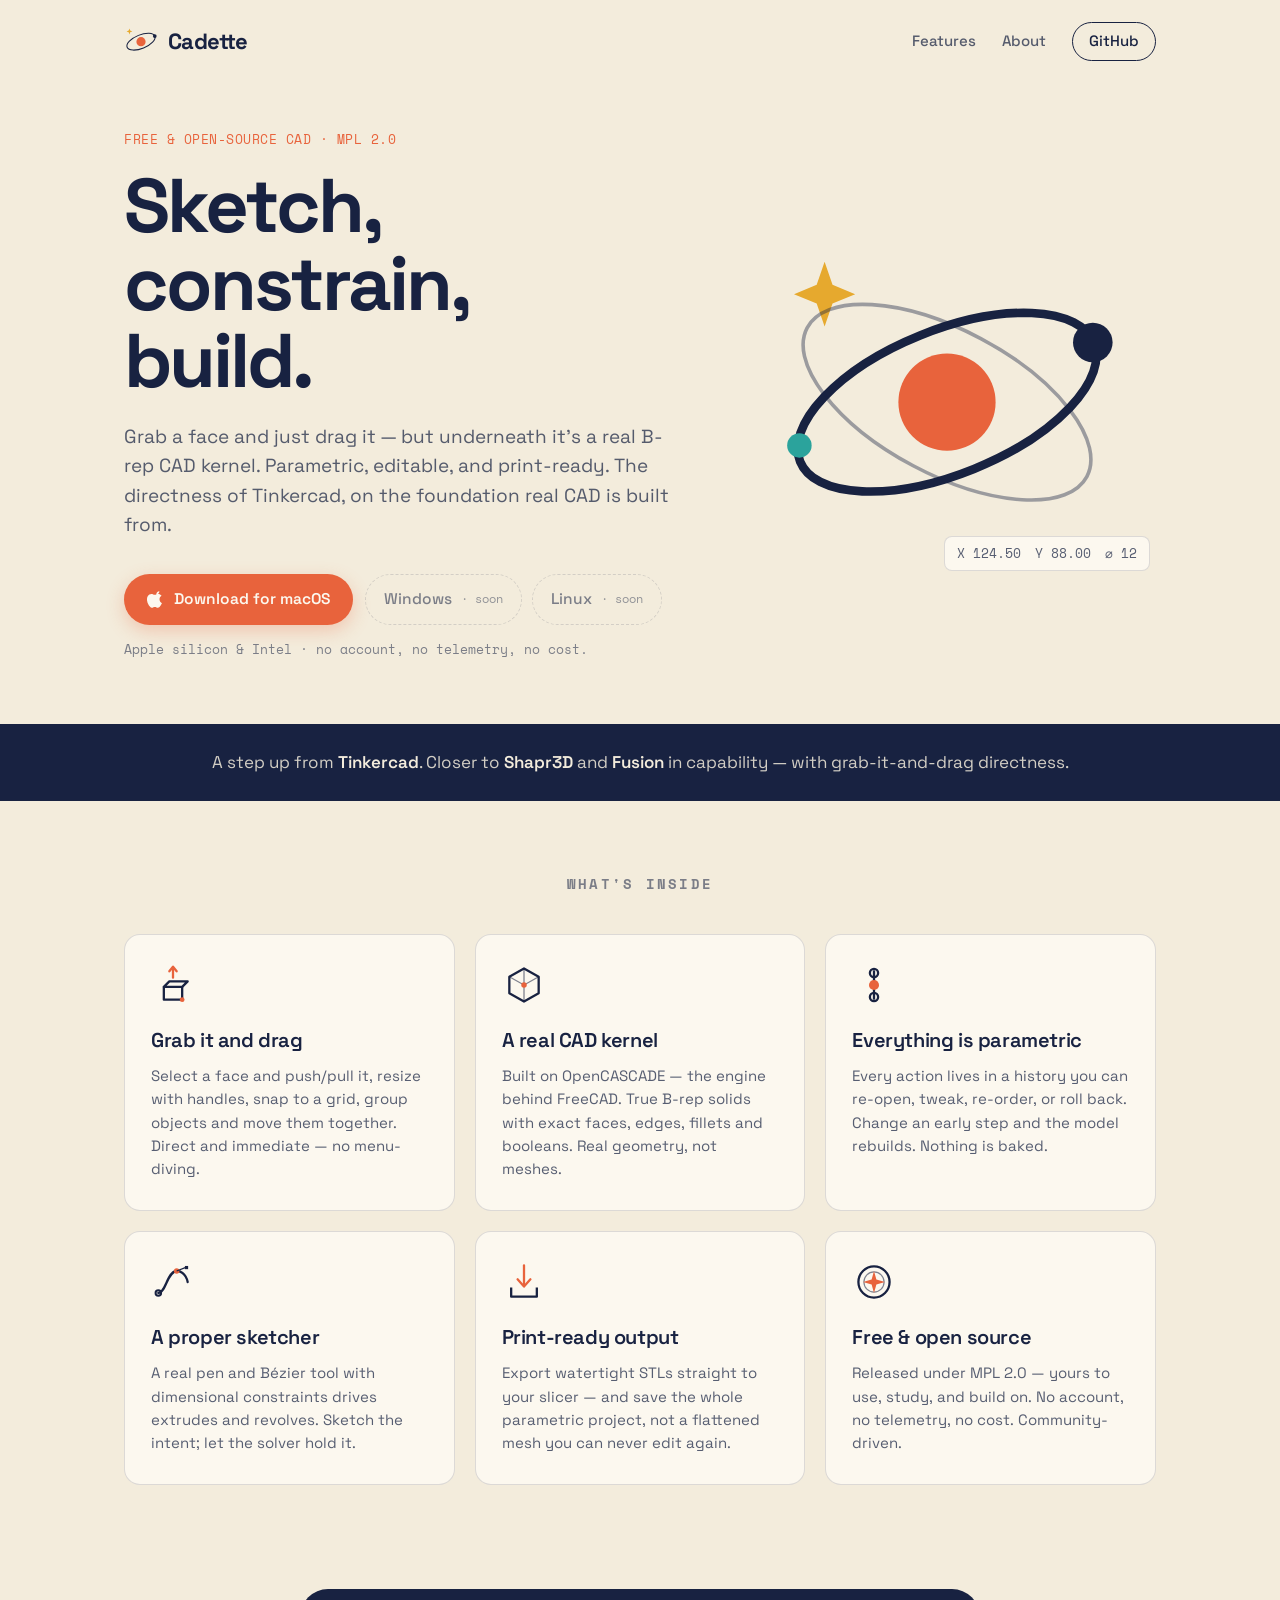
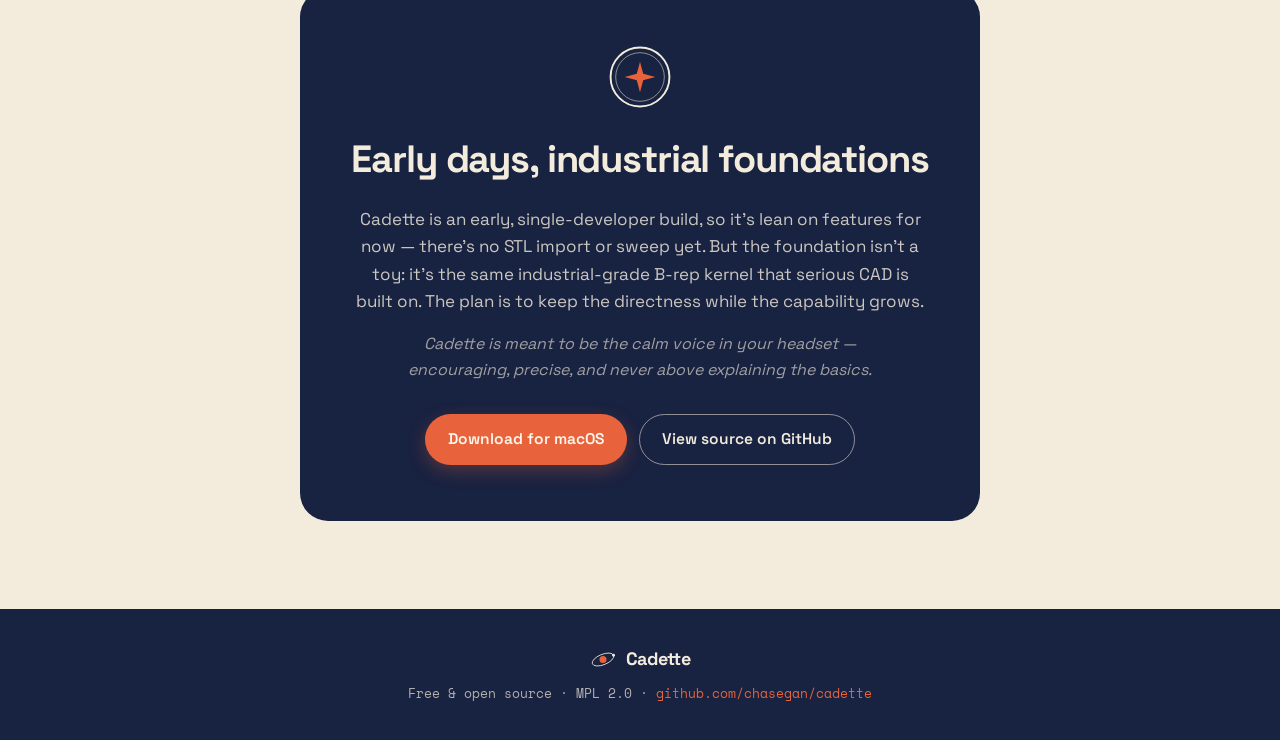
==== docs/index.html @ ab662f6d "Move landing page to docs/ for GitHub Pages Pages serves from repo root or /docs only; relocate site" ====
<!DOCTYPE html>
<html lang="en">
<head>
  <meta charset="utf-8">
  <meta name="viewport" content="width=device-width, initial-scale=1">
  <title>Cadette — Free, open-source CAD for 3D printing</title>
  <meta name="description" content="Cadette is free, open-source CAD that turns your ideas into print-ready STLs. Grab a face and drag — on a real B-rep CAD kernel. Parametric, editable, print-ready.">

  <!-- Open Graph / social -->
  <meta property="og:type" content="website">
  <meta property="og:title" content="Cadette — Free, open-source CAD for 3D printing">
  <meta property="og:description" content="The directness of Tinkercad, on a real CAD kernel. Sketch, constrain, build — then export print-ready STLs.">
  <meta property="og:url" content="https://cadette.org">
  <meta name="twitter:card" content="summary_large_image">

  <link rel="icon" href="favicon.svg" type="image/svg+xml">

  <link rel="preconnect" href="https://fonts.googleapis.com">
  <link rel="preconnect" href="https://fonts.gstatic.com" crossorigin>
  <link href="https://fonts.googleapis.com/css2?family=Space+Grotesk:wght@400;500;600;700&family=Space+Mono:wght@400;700&display=swap" rel="stylesheet">

  <link rel="stylesheet" href="styles.css">
</head>
<body>

  <!-- ============================ HEADER ============================ -->
  <header class="site-header">
    <a class="brand" href="/" aria-label="Cadette home">
      <svg class="brand-mark" viewBox="0 0 100 100" width="34" height="34" aria-hidden="true">
        <path d="M16 13 L18.2 19.4 L24.5 22 L18.2 24.6 L16 31 L13.8 24.6 L7.5 22 L13.8 19.4 Z" fill="#E6A92E"></path>
        <ellipse cx="50" cy="52" rx="44" ry="20" fill="none" stroke="#182241" stroke-width="3" transform="rotate(-22 50 52)"></ellipse>
        <circle cx="50" cy="52" r="13.5" fill="#E8633C"></circle>
        <circle cx="90.5" cy="35.4" r="5.5" fill="#182241"></circle>
      </svg>
      <span class="brand-word">Cadette</span>
    </a>
    <nav class="site-nav">
      <a href="#features">Features</a>
      <a href="#about">About</a>
      <a class="nav-cta" href="https://github.com/chasegan/cadette" rel="noopener">GitHub</a>
    </nav>
  </header>

  <!-- ============================ HERO ============================ -->
  <main>
  <section class="hero">
    <div class="hero-copy">
      <p class="eyebrow">Free &amp; open-source CAD · MPL 2.0</p>
      <h1>Sketch, constrain,<br>build.</h1>
      <p class="lede">
        Grab a face and just drag it — but underneath it's a real B-rep CAD kernel.
        Parametric, editable, and print-ready. The directness of Tinkercad, on the
        foundation real CAD is built from.
      </p>

      <div class="downloads">
        <a class="btn btn-primary" href="https://github.com/chasegan/cadette/releases/latest/download/Cadette-macOS.dmg" rel="noopener">
          <svg viewBox="0 0 24 24" width="18" height="18" aria-hidden="true" fill="currentColor"><path d="M16.5 1.7c0 1.1-.4 2.1-1.2 3-.8.9-1.8 1.5-2.9 1.4-.1-1.1.4-2.2 1.1-3 .8-.9 2-1.5 3-1.4zM20 17.3c-.5 1.2-.8 1.8-1.5 2.9-1 1.5-2.4 3.4-4.1 3.4-1.5 0-1.9-1-4-1-2 0-2.5 1-4 1-1.7 0-3-1.7-4-3.2-2.8-4.3-3.1-9.3-1.4-12 1.2-1.9 3.1-3 4.9-3 1.8 0 3 1 4.5 1 1.5 0 2.4-1 4.5-1 1.6 0 3.3.9 4.5 2.4-4 2.2-3.3 7.9.1 9.5z"/></svg>
          Download for macOS
        </a>
        <div class="btn-stub-group">
          <span class="btn btn-stub" aria-disabled="true">Windows <em>· soon</em></span>
          <span class="btn btn-stub" aria-disabled="true">Linux <em>· soon</em></span>
        </div>
      </div>
      <p class="dl-note">Apple silicon &amp; Intel · no account, no telemetry, no cost.</p>
    </div>

    <div class="hero-art" aria-hidden="true">
      <!-- Large Orbit mark, the primary brand mark -->
      <svg class="orbit" viewBox="0 0 100 100">
        <path d="M16 13 L18.2 19.4 L24.5 22 L18.2 24.6 L16 31 L13.8 24.6 L7.5 22 L13.8 19.4 Z" fill="#E6A92E"></path>
        <ellipse cx="50" cy="52" rx="44" ry="20" fill="none" stroke="#182241" stroke-width="2.4" transform="rotate(-22 50 52)"></ellipse>
        <ellipse cx="50" cy="52" rx="44" ry="20" fill="none" stroke="#182241" stroke-width="1" opacity="0.4" transform="rotate(28 50 52)"></ellipse>
        <circle cx="50" cy="52" r="13.5" fill="#E8633C"></circle>
        <circle cx="90.5" cy="35.4" r="5.5" fill="#182241"></circle>
        <circle cx="9" cy="64" r="3.4" fill="#2BA39C"></circle>
      </svg>
      <!-- console readout, in the brand's mono voice -->
      <div class="readout"><span>X 124.50</span><span>Y 88.00</span><span>&#8960; 12</span></div>
    </div>
  </section>

  <!-- ======================= POSITIONING ======================= -->
  <section class="strip">
    <p>A step up from <strong>Tinkercad</strong>. Closer to <strong>Shapr3D</strong> and <strong>Fusion</strong> in capability — with grab-it-and-drag directness.</p>
  </section>

  <!-- ========================= FEATURES ========================= -->
  <section id="features" class="features">
    <h2 class="section-title">What's inside</h2>
    <div class="grid">

      <article class="card">
        <svg class="ico" viewBox="0 0 48 48" aria-hidden="true">
          <path d="M14 26 L14 40 L34 40 L34 26" fill="none" stroke="#182241" stroke-width="2.5" stroke-linejoin="round"/>
          <path d="M14 26 L20 20 L40 20 L34 26 Z" fill="none" stroke="#182241" stroke-width="2.5" stroke-linejoin="round"/>
          <line x1="24" y1="16" x2="24" y2="5" stroke="#E8633C" stroke-width="2.5" stroke-linecap="round"/>
          <path d="M20 9 L24 4 L28 9" fill="none" stroke="#E8633C" stroke-width="2.5" stroke-linecap="round" stroke-linejoin="round"/>
          <circle cx="34" cy="40" r="2.6" fill="#E8633C"/>
        </svg>
        <h3>Grab it and drag</h3>
        <p>Select a face and push/pull it, resize with handles, snap to a grid, group objects and move them together. Direct and immediate — no menu-diving.</p>
      </article>

      <article class="card">
        <svg class="ico" viewBox="0 0 48 48" aria-hidden="true">
          <path d="M24 6 L40 15 L40 33 L24 42 L8 33 L8 15 Z" fill="none" stroke="#182241" stroke-width="2.5" stroke-linejoin="round"/>
          <path d="M24 6 L24 24 L8 15 M24 24 L40 15 M24 24 L24 42" fill="none" stroke="#182241" stroke-width="1.4" opacity="0.55"/>
          <circle cx="24" cy="24" r="3" fill="#E8633C"/>
        </svg>
        <h3>A real CAD kernel</h3>
        <p>Built on OpenCASCADE — the engine behind FreeCAD. True B-rep solids with exact faces, edges, fillets and booleans. Real geometry, not meshes.</p>
      </article>

      <article class="card">
        <svg class="ico" viewBox="0 0 48 48" aria-hidden="true">
          <line x1="24" y1="8" x2="24" y2="40" stroke="#182241" stroke-width="2.5"/>
          <circle cx="24" cy="11" r="4.5" fill="none" stroke="#182241" stroke-width="2.5"/>
          <circle cx="24" cy="24" r="5.5" fill="#E8633C"/>
          <circle cx="24" cy="37" r="4.5" fill="none" stroke="#182241" stroke-width="2.5"/>
        </svg>
        <h3>Everything is parametric</h3>
        <p>Every action lives in a history you can re-open, tweak, re-order, or roll back. Change an early step and the model rebuilds. Nothing is baked.</p>
      </article>

      <article class="card">
        <svg class="ico" viewBox="0 0 48 48" aria-hidden="true">
          <path d="M8 36 C 16 36, 18 12, 28 12 S 40 24, 40 24" fill="none" stroke="#182241" stroke-width="2.5" stroke-linecap="round"/>
          <circle cx="8" cy="36" r="3" fill="none" stroke="#182241" stroke-width="2.2"/>
          <circle cx="28" cy="12" r="3" fill="#E8633C"/>
          <line x1="28" y1="12" x2="38" y2="8" stroke="#182241" stroke-width="1.4"/>
          <rect x="37" y="6.5" width="3.5" height="3.5" fill="#182241"/>
        </svg>
        <h3>A proper sketcher</h3>
        <p>A real pen and Bézier tool with dimensional constraints drives extrudes and revolves. Sketch the intent; let the solver hold it.</p>
      </article>

      <article class="card">
        <svg class="ico" viewBox="0 0 48 48" aria-hidden="true">
          <path d="M10 30 L10 40 L38 40 L38 30" fill="none" stroke="#182241" stroke-width="2.5" stroke-linejoin="round"/>
          <line x1="24" y1="6" x2="24" y2="28" stroke="#E8633C" stroke-width="2.5" stroke-linecap="round"/>
          <path d="M17 21 L24 29 L31 21" fill="none" stroke="#E8633C" stroke-width="2.5" stroke-linecap="round" stroke-linejoin="round"/>
        </svg>
        <h3>Print-ready output</h3>
        <p>Export watertight STLs straight to your slicer — and save the whole parametric project, not a flattened mesh you can never edit again.</p>
      </article>

      <article class="card">
        <svg class="ico" viewBox="0 0 48 48" aria-hidden="true">
          <circle cx="24" cy="24" r="17" fill="none" stroke="#182241" stroke-width="2.5"/>
          <circle cx="24" cy="24" r="11" fill="none" stroke="#182241" stroke-width="1.3" opacity="0.55"/>
          <path d="M24 12 L26.6 21.4 L36 24 L26.6 26.6 L24 36 L21.4 26.6 L12 24 L21.4 21.4 Z" fill="#E8633C"/>
        </svg>
        <h3>Free &amp; open source</h3>
        <p>Released under MPL 2.0 — yours to use, study, and build on. No account, no telemetry, no cost. Community-driven.</p>
      </article>

    </div>
  </section>

  <!-- ========================== ABOUT ========================== -->
  <section id="about" class="about">
    <div class="about-inner">
      <svg class="about-mark" viewBox="0 0 100 100" aria-hidden="true">
        <circle cx="50" cy="50" r="46" fill="none" stroke="#F3ECDC" stroke-width="3"></circle>
        <circle cx="50" cy="50" r="38" fill="none" stroke="#F3ECDC" stroke-width="1.4" opacity="0.6"></circle>
        <path d="M50 26 L55 45 L74 50 L55 55 L50 74 L45 55 L26 50 L45 45 Z" fill="#E8633C"></path>
      </svg>
      <h2>Early days, industrial foundations</h2>
      <p>
        Cadette is an early, single-developer build, so it's lean on features for now —
        there's no STL import or sweep yet. But the foundation isn't a toy: it's the same
        industrial-grade B-rep kernel that serious CAD is built on. The plan is to keep the
        directness while the capability grows.
      </p>
      <p class="voice">
        Cadette is meant to be the calm voice in your headset — encouraging, precise, and
        never above explaining the basics.
      </p>
      <div class="about-cta">
        <a class="btn btn-primary" href="https://github.com/chasegan/cadette/releases/latest/download/Cadette-macOS.dmg" rel="noopener">Download for macOS</a>
        <a class="btn btn-ghost" href="https://github.com/chasegan/cadette" rel="noopener">View source on GitHub</a>
      </div>
    </div>
  </section>
  </main>

  <!-- ========================== FOOTER ========================== -->
  <footer class="site-footer">
    <div class="foot-brand">
      <svg viewBox="0 0 100 100" width="26" height="26" aria-hidden="true">
        <ellipse cx="50" cy="52" rx="44" ry="20" fill="none" stroke="#F3ECDC" stroke-width="3" transform="rotate(-22 50 52)"></ellipse>
        <circle cx="50" cy="52" r="13.5" fill="#E8633C"></circle>
        <circle cx="90.5" cy="35.4" r="5.5" fill="#F3ECDC"></circle>
      </svg>
      <span>Cadette</span>
    </div>
    <p class="foot-meta">
      Free &amp; open source · MPL 2.0 ·
      <a href="https://github.com/chasegan/cadette" rel="noopener">github.com/chasegan/cadette</a>
    </p>
  </footer>

</body>
</html>
---- docs/styles.css ----
/* ============================================================
   Cadette — landing page
   Palette & type from the Cadette Brand Guide.
   ============================================================ */

:root {
  --navy:   #182241;  /* deep space — primary text & lines       */
  --paper:  #F3ECDC;  /* warm paper — background                 */
  --cream:  #FCF8EF;  /* off-white — cards                       */
  --coral:  #E8633C;  /* accent — primary signal light          */
  --amber:  #E6A92E;  /* accent — gold sparkle                   */
  --teal:   #2BA39C;  /* accent — secondary signal              */

  --ink-70: rgba(24, 34, 65, 0.72);
  --ink-55: rgba(24, 34, 65, 0.55);
  --line:   rgba(24, 34, 65, 0.14);

  --maxw: 1080px;
  --radius: 16px;
  --font-display: 'Space Grotesk', -apple-system, BlinkMacSystemFont, sans-serif;
  --font-mono: 'Space Mono', ui-monospace, SFMono-Regular, Menlo, monospace;
}

* { margin: 0; padding: 0; box-sizing: border-box; }

html { scroll-behavior: smooth; }

html, body { max-width: 100%; overflow-x: hidden; }

body {
  font-family: var(--font-display);
  background: var(--paper);
  color: var(--navy);
  line-height: 1.5;
  -webkit-font-smoothing: antialiased;
  text-rendering: optimizeLegibility;
}

a { color: inherit; }

/* ----------------------------- HEADER ----------------------------- */
.site-header {
  display: flex;
  align-items: center;
  justify-content: space-between;
  max-width: var(--maxw);
  margin: 0 auto;
  padding: 22px 24px;
}
.brand { display: flex; align-items: center; gap: 10px; text-decoration: none; }
.brand-word {
  font-weight: 700;
  font-size: 22px;
  letter-spacing: -0.03em;
}
.site-nav { display: flex; align-items: center; gap: 26px; }
.site-nav a {
  text-decoration: none;
  font-size: 15px;
  font-weight: 500;
  color: var(--ink-70);
  transition: color 0.15s ease;
}
.site-nav a:hover { color: var(--navy); }
.nav-cta {
  border: 1.5px solid var(--navy);
  border-radius: 999px;
  padding: 7px 16px;
  color: var(--navy) !important;
}
.nav-cta:hover { background: var(--navy); color: var(--paper) !important; }

/* ------------------------------ HERO ------------------------------ */
.hero {
  max-width: var(--maxw);
  margin: 0 auto;
  padding: 48px 24px 64px;
  display: grid;
  grid-template-columns: 1.15fr 0.85fr;
  gap: 48px;
  align-items: center;
}
.eyebrow {
  font-family: var(--font-mono);
  font-size: 12.5px;
  letter-spacing: 0.04em;
  text-transform: uppercase;
  color: var(--coral);
  margin-bottom: 18px;
}
.hero h1 {
  font-size: clamp(32px, 8vw, 76px);
  line-height: 1.02;
  letter-spacing: -0.04em;
  font-weight: 700;
  margin-bottom: 22px;
}
.lede {
  font-size: 19px;
  line-height: 1.55;
  color: var(--ink-70);
  max-width: 30em;
  margin-bottom: 34px;
}

/* downloads */
.downloads { display: flex; flex-wrap: wrap; align-items: center; gap: 12px; }
.btn {
  display: inline-flex;
  align-items: center;
  gap: 9px;
  font-family: var(--font-display);
  font-size: 15.5px;
  font-weight: 600;
  border-radius: 999px;
  padding: 13px 22px;
  text-decoration: none;
  cursor: pointer;
  border: 1.5px solid transparent;
  transition: transform 0.12s ease, box-shadow 0.15s ease, background 0.15s ease;
}
.btn-primary {
  background: var(--coral);
  color: var(--cream);
  box-shadow: 0 6px 18px rgba(232, 99, 60, 0.28);
}
.btn-primary:hover { transform: translateY(-1px); box-shadow: 0 9px 24px rgba(232, 99, 60, 0.36); }
.btn-ghost { border-color: var(--navy); color: var(--navy); }
.btn-ghost:hover { background: var(--navy); color: var(--paper); }

.btn-stub-group { display: flex; gap: 10px; }
.btn-stub {
  background: transparent;
  border: 1.5px dashed var(--line);
  color: var(--ink-55);
  cursor: not-allowed;
  font-weight: 500;
  padding: 13px 18px;
}
.btn-stub em { font-style: normal; font-family: var(--font-mono); font-size: 12px; opacity: 0.8; }

.dl-note {
  margin-top: 16px;
  font-family: var(--font-mono);
  font-size: 12.5px;
  color: var(--ink-55);
}

/* hero art */
.hero-art { position: relative; display: flex; align-items: center; justify-content: center; }
.orbit { width: 100%; max-width: 360px; height: auto; }
.readout {
  position: absolute;
  bottom: 4px;
  right: 6px;
  display: flex;
  gap: 14px;
  font-family: var(--font-mono);
  font-size: 13px;
  color: var(--ink-70);
  background: var(--cream);
  border: 1px solid var(--line);
  border-radius: 8px;
  padding: 7px 12px;
}

/* --------------------------- POSITIONING -------------------------- */
.strip {
  background: var(--navy);
  color: var(--paper);
  text-align: center;
}
.strip p {
  max-width: var(--maxw);
  margin: 0 auto;
  padding: 26px 24px;
  font-size: 17px;
  color: rgba(243, 236, 220, 0.85);
}
.strip strong { color: var(--paper); font-weight: 600; }

/* ---------------------------- FEATURES ---------------------------- */
.features { max-width: var(--maxw); margin: 0 auto; padding: 72px 24px 24px; }
.section-title {
  font-size: 14px;
  font-family: var(--font-mono);
  text-transform: uppercase;
  letter-spacing: 0.16em;
  color: var(--ink-55);
  text-align: center;
  margin-bottom: 40px;
}
.grid {
  display: grid;
  grid-template-columns: repeat(3, 1fr);
  gap: 20px;
}
.card {
  background: var(--cream);
  border: 1px solid var(--line);
  border-radius: var(--radius);
  padding: 28px 26px 30px;
  transition: transform 0.15s ease, box-shadow 0.2s ease;
}
.card:hover { transform: translateY(-3px); box-shadow: 0 14px 30px rgba(24, 34, 65, 0.08); }
.ico { width: 44px; height: 44px; margin-bottom: 18px; display: block; }
.card h3 { font-size: 20px; font-weight: 600; letter-spacing: -0.02em; margin-bottom: 9px; }
.card p { font-size: 15px; color: var(--ink-70); line-height: 1.55; }

/* ----------------------------- ABOUT ------------------------------ */
.about { padding: 80px 24px 88px; }
.about-inner {
  max-width: 680px;
  margin: 0 auto;
  background: var(--navy);
  color: var(--paper);
  border-radius: 28px;
  padding: 56px 48px;
  text-align: center;
}
.about-mark { width: 64px; height: 64px; margin: 0 auto 22px; display: block; }
.about h2 { font-size: clamp(28px, 4vw, 38px); letter-spacing: -0.03em; margin-bottom: 18px; }
.about p { font-size: 17px; line-height: 1.6; color: rgba(243, 236, 220, 0.82); max-width: 52ch; margin: 0 auto 16px; }
.about .voice {
  font-style: italic;
  color: rgba(243, 236, 220, 0.62);
  font-size: 16px;
}
.about-cta { display: flex; flex-wrap: wrap; gap: 12px; justify-content: center; margin-top: 32px; }
.about .btn-ghost { border-color: rgba(243, 236, 220, 0.55); color: var(--paper); }
.about .btn-ghost:hover { background: var(--paper); color: var(--navy); }

/* ----------------------------- FOOTER ----------------------------- */
.site-footer {
  background: var(--navy);
  color: var(--paper);
  padding: 36px 24px;
  display: flex;
  flex-direction: column;
  align-items: center;
  gap: 12px;
}
.foot-brand { display: flex; align-items: center; gap: 10px; font-weight: 700; font-size: 18px; letter-spacing: -0.02em; }
.foot-meta { font-family: var(--font-mono); font-size: 13px; color: rgba(243, 236, 220, 0.7); text-align: center; }
.foot-meta a { color: var(--coral); text-decoration: none; }
.foot-meta a:hover { text-decoration: underline; }

/* --------------------------- RESPONSIVE --------------------------- */
@media (max-width: 860px) {
  .hero { grid-template-columns: 1fr; gap: 28px; padding-top: 28px; }
  .hero-art { order: -1; flex-direction: column; gap: 14px; }
  .orbit { max-width: 240px; }
  .readout { position: static; align-self: center; }
  .grid { grid-template-columns: repeat(2, 1fr); }
}
@media (max-width: 560px) {
  .site-nav { gap: 16px; }
  .site-nav a:not(.nav-cta) { display: none; }
  .grid { grid-template-columns: 1fr; }
  .about-inner { padding: 40px 26px; }
  .downloads { gap: 10px; }
  .btn-stub-group { width: 100%; }
}

@media (prefers-reduced-motion: reduce) {
  * { scroll-behavior: auto !important; transition: none !important; }
}
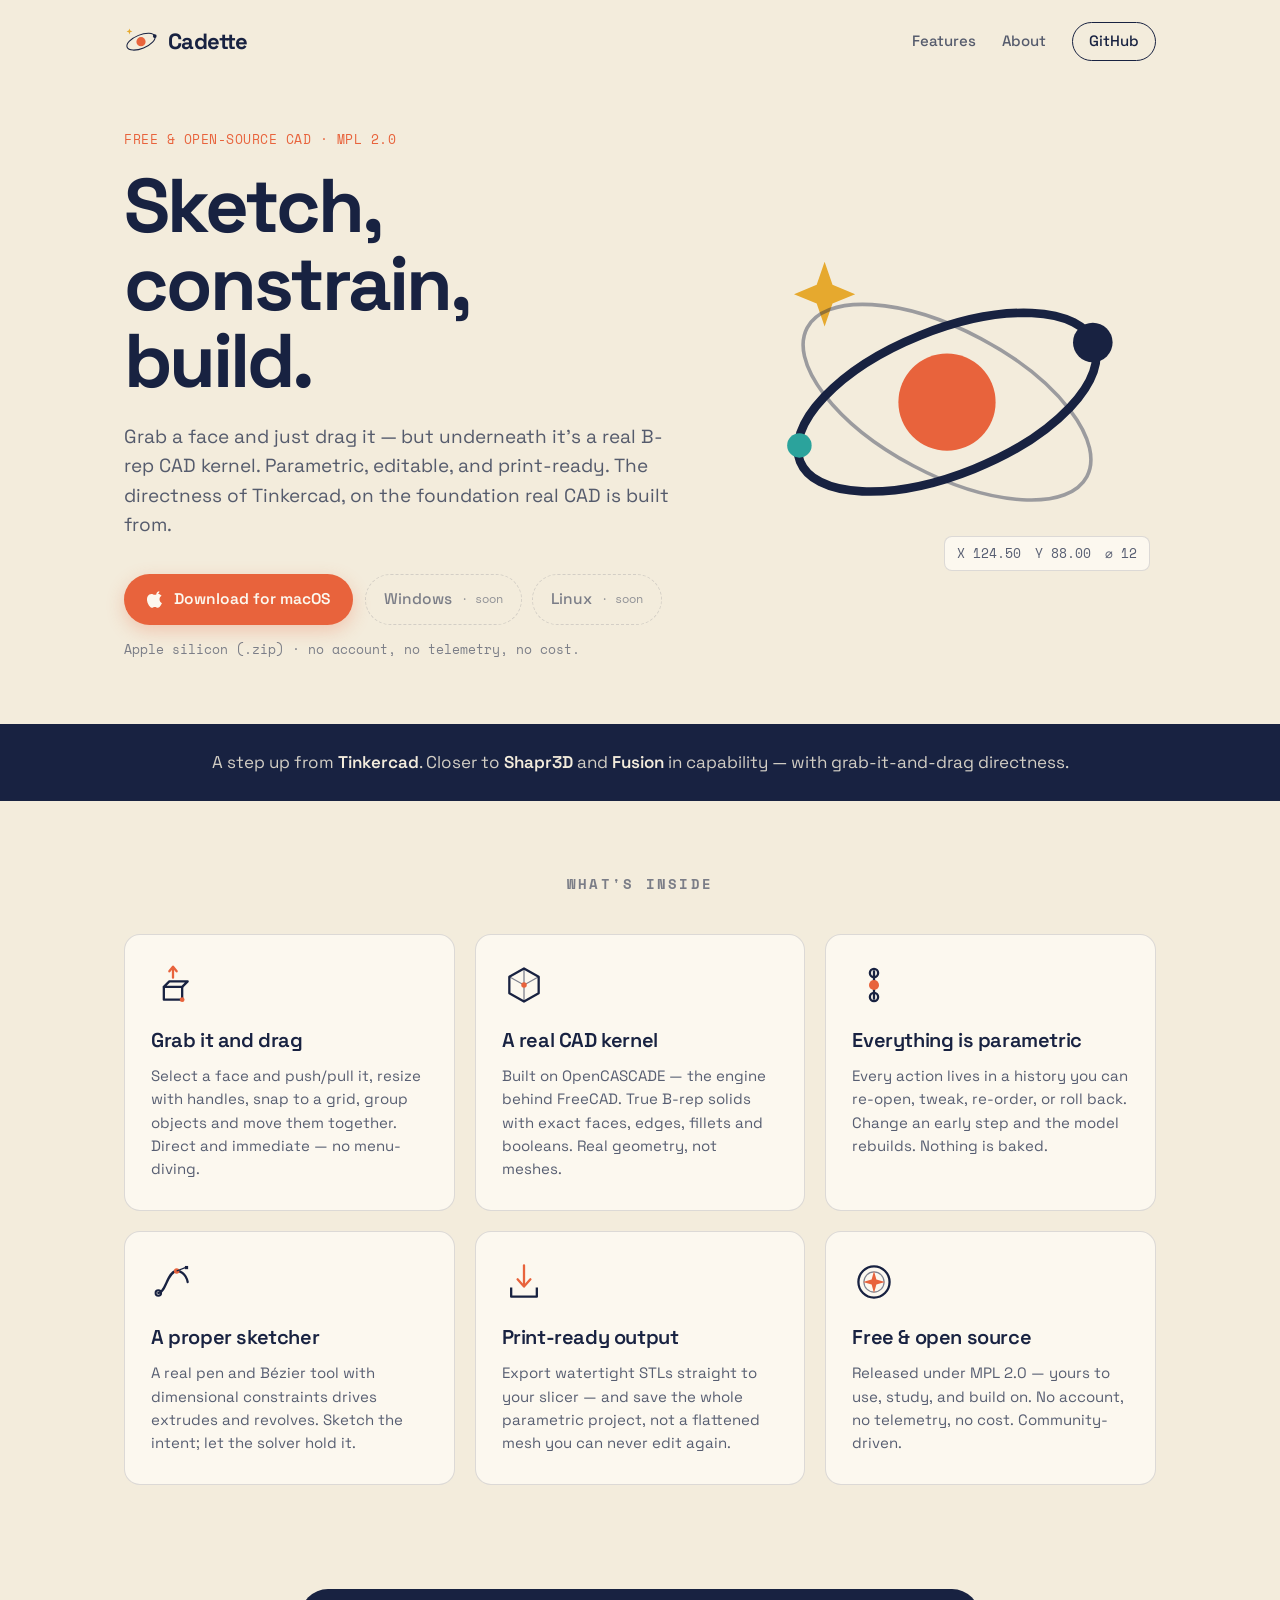
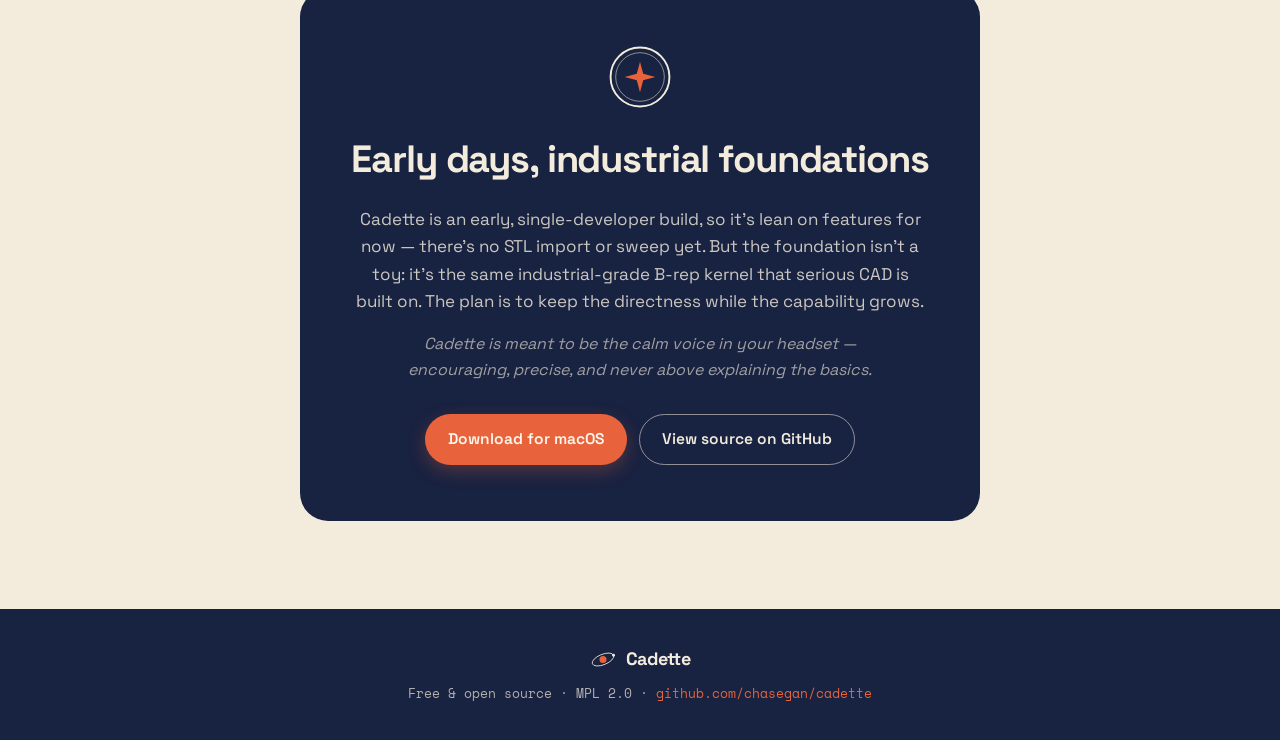
==== commit 5cf86fd6: "Fix download link to actual release asset name Release asset is cadette-macos-arm64.zip, not Cadette" ====
--- a/docs/index.html
+++ b/docs/index.html
@@ -54,7 +54,7 @@
       </p>
 
       <div class="downloads">
-        <a class="btn btn-primary" href="https://github.com/chasegan/cadette/releases/latest/download/Cadette-macOS.dmg" rel="noopener">
+        <a class="btn btn-primary" href="https://github.com/chasegan/cadette/releases/latest/download/cadette-macos-arm64.zip" rel="noopener">
           <svg viewBox="0 0 24 24" width="18" height="18" aria-hidden="true" fill="currentColor"><path d="M16.5 1.7c0 1.1-.4 2.1-1.2 3-.8.9-1.8 1.5-2.9 1.4-.1-1.1.4-2.2 1.1-3 .8-.9 2-1.5 3-1.4zM20 17.3c-.5 1.2-.8 1.8-1.5 2.9-1 1.5-2.4 3.4-4.1 3.4-1.5 0-1.9-1-4-1-2 0-2.5 1-4 1-1.7 0-3-1.7-4-3.2-2.8-4.3-3.1-9.3-1.4-12 1.2-1.9 3.1-3 4.9-3 1.8 0 3 1 4.5 1 1.5 0 2.4-1 4.5-1 1.6 0 3.3.9 4.5 2.4-4 2.2-3.3 7.9.1 9.5z"/></svg>
           Download for macOS
         </a>
@@ -63,7 +63,7 @@
           <span class="btn btn-stub" aria-disabled="true">Linux <em>· soon</em></span>
         </div>
       </div>
-      <p class="dl-note">Apple silicon &amp; Intel · no account, no telemetry, no cost.</p>
+      <p class="dl-note">Apple silicon (.zip) · no account, no telemetry, no cost.</p>
     </div>
 
     <div class="hero-art" aria-hidden="true">
@@ -179,7 +179,7 @@
         never above explaining the basics.
       </p>
       <div class="about-cta">
-        <a class="btn btn-primary" href="https://github.com/chasegan/cadette/releases/latest/download/Cadette-macOS.dmg" rel="noopener">Download for macOS</a>
+        <a class="btn btn-primary" href="https://github.com/chasegan/cadette/releases/latest/download/cadette-macos-arm64.zip" rel="noopener">Download for macOS</a>
         <a class="btn btn-ghost" href="https://github.com/chasegan/cadette" rel="noopener">View source on GitHub</a>
       </div>
     </div>
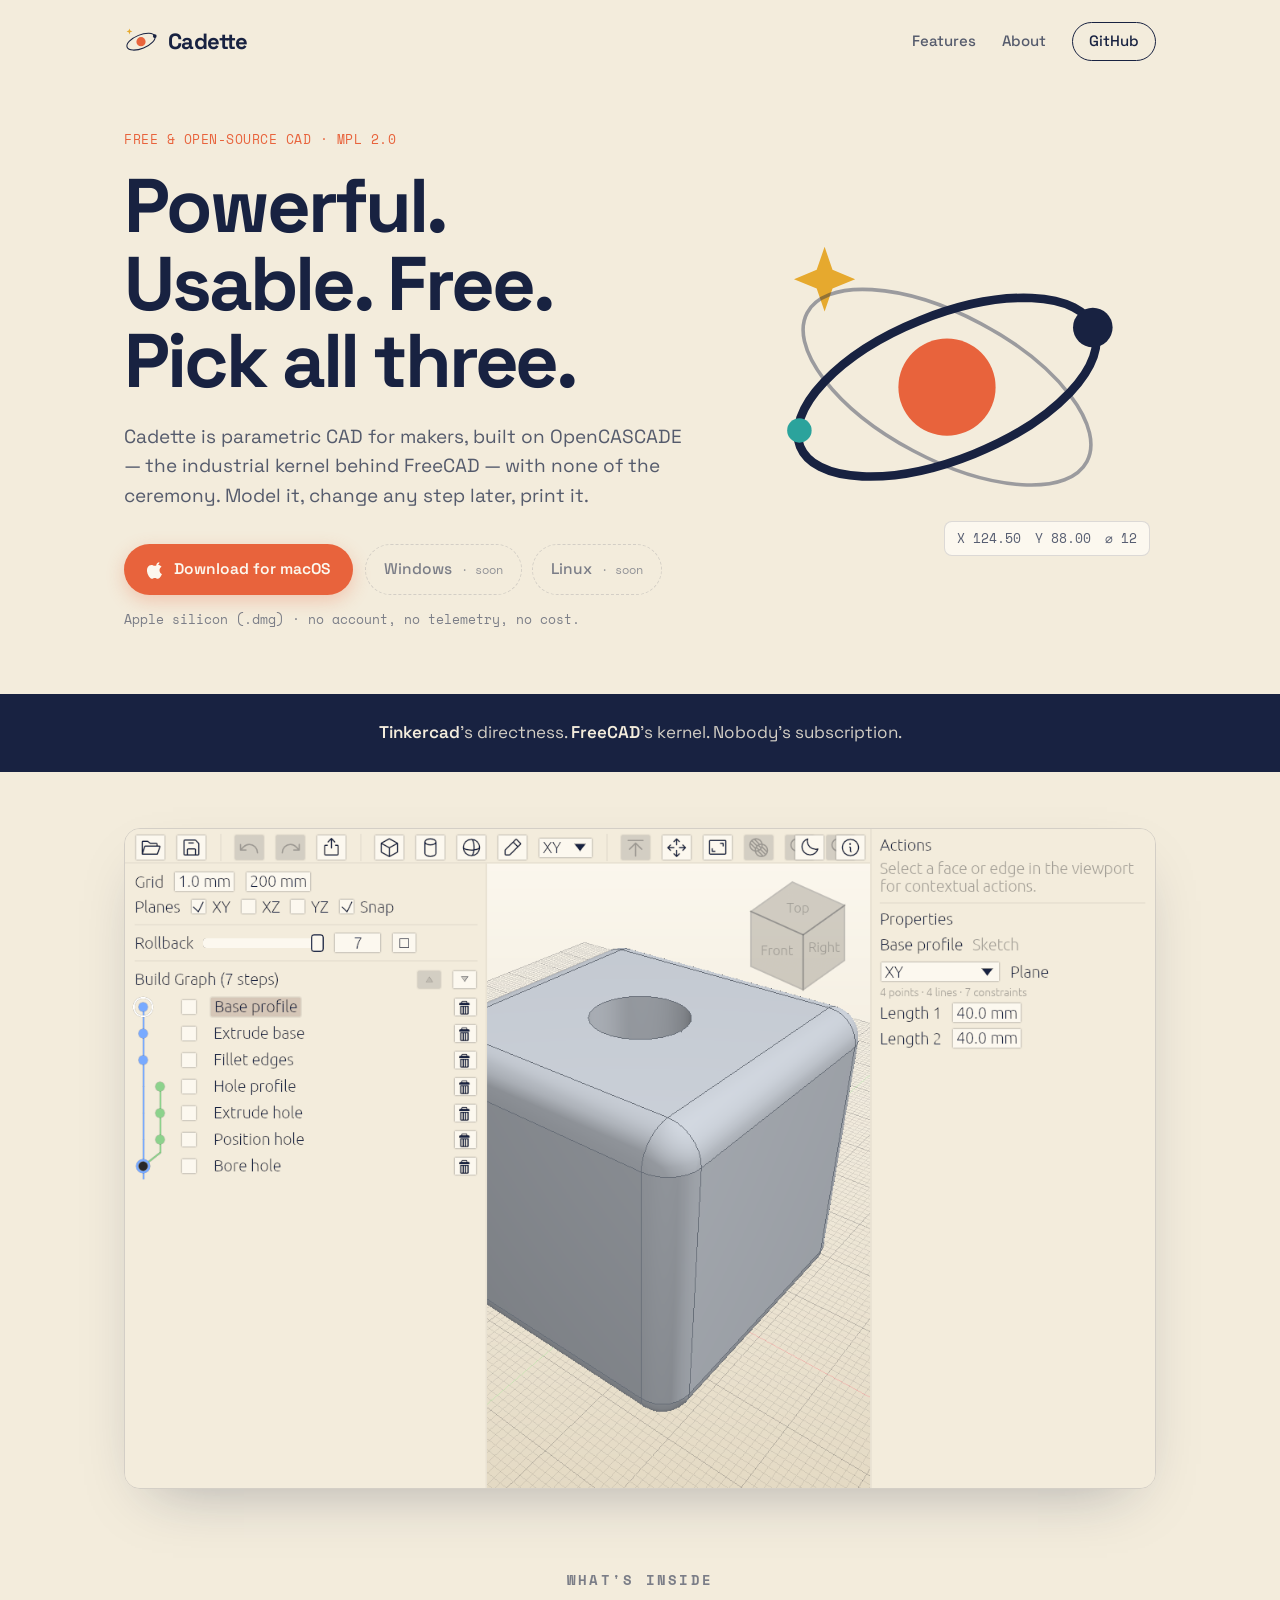
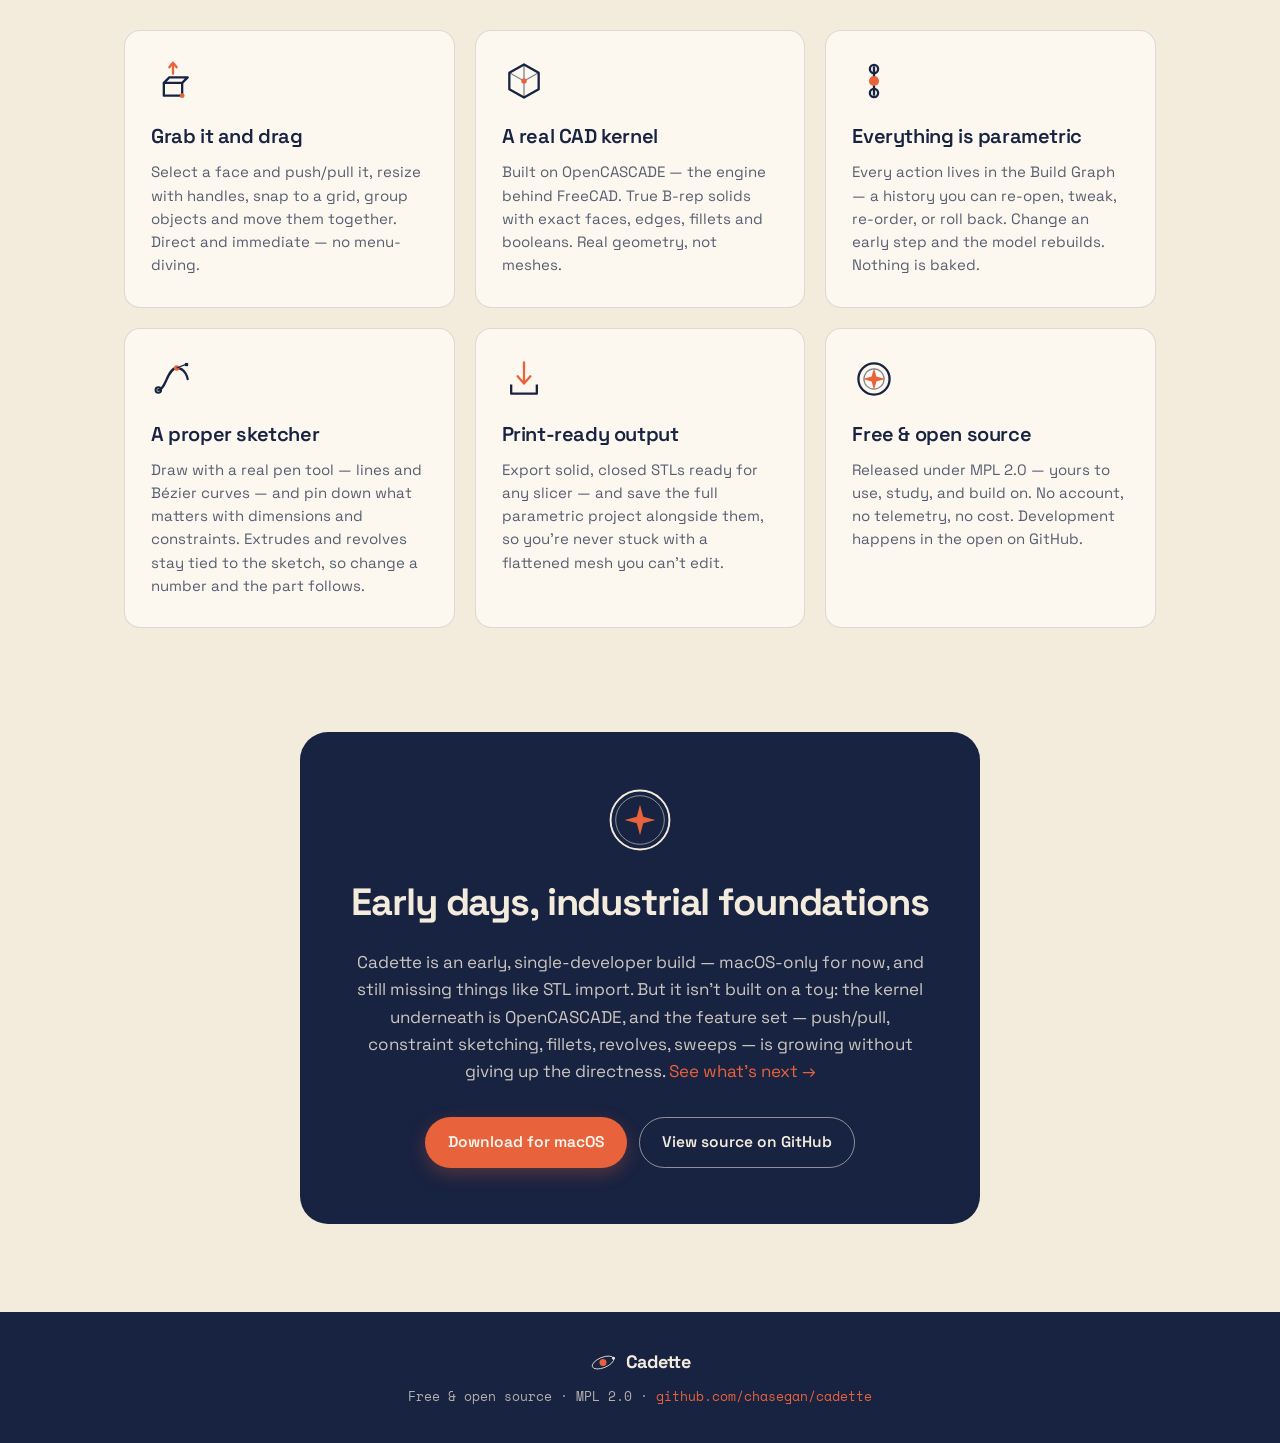
==== commit eb7112d7: "Site: copy refresh — honest positioning, new hero, app screenshot Hero leads with the positioning tr" ====
--- a/docs/index.html
+++ b/docs/index.html
@@ -4,14 +4,14 @@
   <meta charset="utf-8">
   <meta name="viewport" content="width=device-width, initial-scale=1">
   <title>Cadette — Free, open-source CAD for 3D printing</title>
-  <meta name="description" content="Cadette is free, open-source CAD that turns your ideas into print-ready STLs. Grab a face and drag — on a real B-rep CAD kernel. Parametric, editable, print-ready.">
+  <meta name="description" content="Cadette is free, open-source parametric CAD for 3D printing. Powerful, usable, and free — on a real B-rep kernel. Editable models, clean STL export.">
 
   <!-- Open Graph / social -->
   <meta property="og:type" content="website">
   <meta property="og:title" content="Cadette — Free, open-source CAD for 3D printing">
   <meta property="og:description" content="The directness of Tinkercad, on a real CAD kernel. Sketch, constrain, build — then export print-ready STLs.">
   <meta property="og:url" content="https://cadette.org">
-  <meta name="twitter:card" content="summary_large_image">
+  <meta name="twitter:card" content="summary">
 
   <link rel="icon" href="favicon.svg" type="image/svg+xml">
 
@@ -46,15 +46,15 @@
   <section class="hero">
     <div class="hero-copy">
       <p class="eyebrow">Free &amp; open-source CAD · MPL 2.0</p>
-      <h1>Sketch, constrain,<br>build.</h1>
+      <h1>Powerful. Usable. Free.<br>Pick all three.</h1>
       <p class="lede">
-        Grab a face and just drag it — but underneath it's a real B-rep CAD kernel.
-        Parametric, editable, and print-ready. The directness of Tinkercad, on the
-        foundation real CAD is built from.
+        Cadette is parametric CAD for makers, built on OpenCASCADE — the industrial
+        kernel behind FreeCAD — with none of the ceremony. Model it, change any step
+        later, print it.
       </p>
 
       <div class="downloads">
-        <a class="btn btn-primary" href="https://github.com/chasegan/cadette/releases/latest/download/cadette-macos-arm64.zip" rel="noopener">
+        <a class="btn btn-primary" href="https://github.com/chasegan/cadette/releases/latest/download/cadette-macos-arm64.dmg" rel="noopener">
           <svg viewBox="0 0 24 24" width="18" height="18" aria-hidden="true" fill="currentColor"><path d="M16.5 1.7c0 1.1-.4 2.1-1.2 3-.8.9-1.8 1.5-2.9 1.4-.1-1.1.4-2.2 1.1-3 .8-.9 2-1.5 3-1.4zM20 17.3c-.5 1.2-.8 1.8-1.5 2.9-1 1.5-2.4 3.4-4.1 3.4-1.5 0-1.9-1-4-1-2 0-2.5 1-4 1-1.7 0-3-1.7-4-3.2-2.8-4.3-3.1-9.3-1.4-12 1.2-1.9 3.1-3 4.9-3 1.8 0 3 1 4.5 1 1.5 0 2.4-1 4.5-1 1.6 0 3.3.9 4.5 2.4-4 2.2-3.3 7.9.1 9.5z"/></svg>
           Download for macOS
         </a>
@@ -63,7 +63,7 @@
           <span class="btn btn-stub" aria-disabled="true">Linux <em>· soon</em></span>
         </div>
       </div>
-      <p class="dl-note">Apple silicon (.zip) · no account, no telemetry, no cost.</p>
+      <p class="dl-note">Apple silicon (.dmg) · no account, no telemetry, no cost.</p>
     </div>
 
     <div class="hero-art" aria-hidden="true">
@@ -83,7 +83,13 @@
 
   <!-- ======================= POSITIONING ======================= -->
   <section class="strip">
-    <p>A step up from <strong>Tinkercad</strong>. Closer to <strong>Shapr3D</strong> and <strong>Fusion</strong> in capability — with grab-it-and-drag directness.</p>
+    <p><strong>Tinkercad</strong>'s directness. <strong>FreeCAD</strong>'s kernel. Nobody's subscription.</p>
+  </section>
+
+  <!-- ======================= SCREENSHOT ======================= -->
+  <section class="shot" aria-label="Cadette in action">
+    <img src="modeler-light.png" width="1280" height="820" loading="lazy"
+         alt="The Cadette modeler: the Build Graph panel on the left listing seven parametric steps, a filleted part with a bored hole in the 3D viewport, and the sketch properties panel on the right.">
   </section>
 
   <!-- ========================= FEATURES ========================= -->
@@ -121,7 +127,7 @@
           <circle cx="24" cy="37" r="4.5" fill="none" stroke="#182241" stroke-width="2.5"/>
         </svg>
         <h3>Everything is parametric</h3>
-        <p>Every action lives in a history you can re-open, tweak, re-order, or roll back. Change an early step and the model rebuilds. Nothing is baked.</p>
+        <p>Every action lives in the Build Graph — a history you can re-open, tweak, re-order, or roll back. Change an early step and the model rebuilds. Nothing is baked.</p>
       </article>
 
       <article class="card">
@@ -133,7 +139,7 @@
           <rect x="37" y="6.5" width="3.5" height="3.5" fill="#182241"/>
         </svg>
         <h3>A proper sketcher</h3>
-        <p>A real pen and Bézier tool with dimensional constraints drives extrudes and revolves. Sketch the intent; let the solver hold it.</p>
+        <p>Draw with a real pen tool — lines and Bézier curves — and pin down what matters with dimensions and constraints. Extrudes and revolves stay tied to the sketch, so change a number and the part follows.</p>
       </article>
 
       <article class="card">
@@ -143,7 +149,7 @@
           <path d="M17 21 L24 29 L31 21" fill="none" stroke="#E8633C" stroke-width="2.5" stroke-linecap="round" stroke-linejoin="round"/>
         </svg>
         <h3>Print-ready output</h3>
-        <p>Export watertight STLs straight to your slicer — and save the whole parametric project, not a flattened mesh you can never edit again.</p>
+        <p>Export solid, closed STLs ready for any slicer — and save the full parametric project alongside them, so you're never stuck with a flattened mesh you can't edit.</p>
       </article>
 
       <article class="card">
@@ -153,7 +159,7 @@
           <path d="M24 12 L26.6 21.4 L36 24 L26.6 26.6 L24 36 L21.4 26.6 L12 24 L21.4 21.4 Z" fill="#E8633C"/>
         </svg>
         <h3>Free &amp; open source</h3>
-        <p>Released under MPL 2.0 — yours to use, study, and build on. No account, no telemetry, no cost. Community-driven.</p>
+        <p>Released under MPL 2.0 — yours to use, study, and build on. No account, no telemetry, no cost. Development happens in the open on GitHub.</p>
       </article>
 
     </div>
@@ -169,17 +175,14 @@
       </svg>
       <h2>Early days, industrial foundations</h2>
       <p>
-        Cadette is an early, single-developer build, so it's lean on features for now —
-        there's no STL import or sweep yet. But the foundation isn't a toy: it's the same
-        industrial-grade B-rep kernel that serious CAD is built on. The plan is to keep the
-        directness while the capability grows.
-      </p>
-      <p class="voice">
-        Cadette is meant to be the calm voice in your headset — encouraging, precise, and
-        never above explaining the basics.
+        Cadette is an early, single-developer build — macOS-only for now, and still
+        missing things like STL import. But it isn't built on a toy: the kernel
+        underneath is OpenCASCADE, and the feature set — push/pull, constraint
+        sketching, fillets, revolves, sweeps — is growing without giving up the
+        directness. <a href="https://github.com/chasegan/cadette/issues" rel="noopener">See what's next&nbsp;→</a>
       </p>
       <div class="about-cta">
-        <a class="btn btn-primary" href="https://github.com/chasegan/cadette/releases/latest/download/cadette-macos-arm64.zip" rel="noopener">Download for macOS</a>
+        <a class="btn btn-primary" href="https://github.com/chasegan/cadette/releases/latest/download/cadette-macos-arm64.dmg" rel="noopener">Download for macOS</a>
         <a class="btn btn-ghost" href="https://github.com/chasegan/cadette" rel="noopener">View source on GitHub</a>
       </div>
     </div>
--- a/docs/styles.css
+++ b/docs/styles.css
@@ -207,6 +207,17 @@
 .card h3 { font-size: 20px; font-weight: 600; letter-spacing: -0.02em; margin-bottom: 9px; }
 .card p { font-size: 15px; color: var(--ink-70); line-height: 1.55; }
 
+/* --------------------------- SCREENSHOT ---------------------------- */
+.shot { max-width: var(--maxw); margin: 0 auto; padding: 56px 24px 8px; }
+.shot img {
+  display: block;
+  width: 100%;
+  height: auto;
+  border-radius: var(--radius);
+  border: 1px solid var(--line);
+  box-shadow: 0 24px 60px -28px rgba(24, 34, 65, 0.35);
+}
+
 /* ----------------------------- ABOUT ------------------------------ */
 .about { padding: 80px 24px 88px; }
 .about-inner {
@@ -221,11 +232,8 @@
 .about-mark { width: 64px; height: 64px; margin: 0 auto 22px; display: block; }
 .about h2 { font-size: clamp(28px, 4vw, 38px); letter-spacing: -0.03em; margin-bottom: 18px; }
 .about p { font-size: 17px; line-height: 1.6; color: rgba(243, 236, 220, 0.82); max-width: 52ch; margin: 0 auto 16px; }
-.about .voice {
-  font-style: italic;
-  color: rgba(243, 236, 220, 0.62);
-  font-size: 16px;
-}
+.about p a { color: var(--coral); text-decoration: none; }
+.about p a:hover { text-decoration: underline; }
 .about-cta { display: flex; flex-wrap: wrap; gap: 12px; justify-content: center; margin-top: 32px; }
 .about .btn-ghost { border-color: rgba(243, 236, 220, 0.55); color: var(--paper); }
 .about .btn-ghost:hover { background: var(--paper); color: var(--navy); }
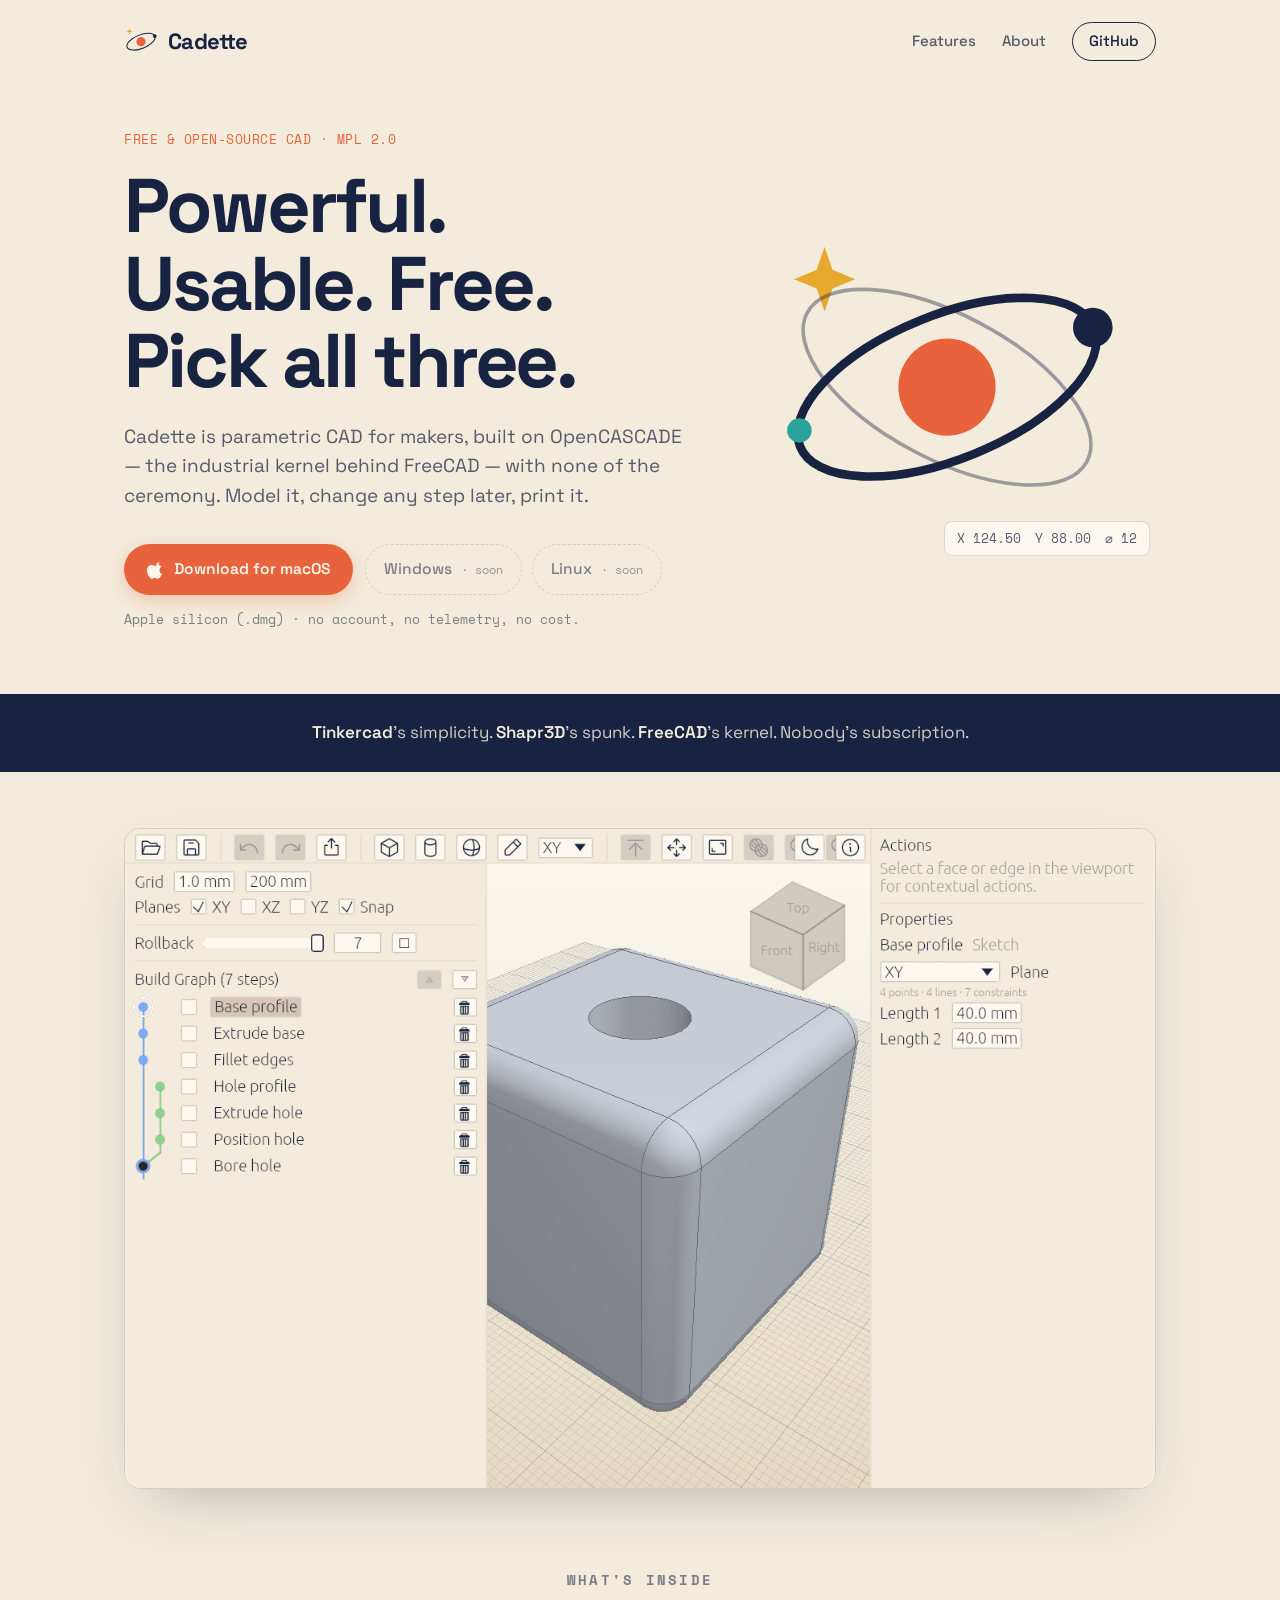
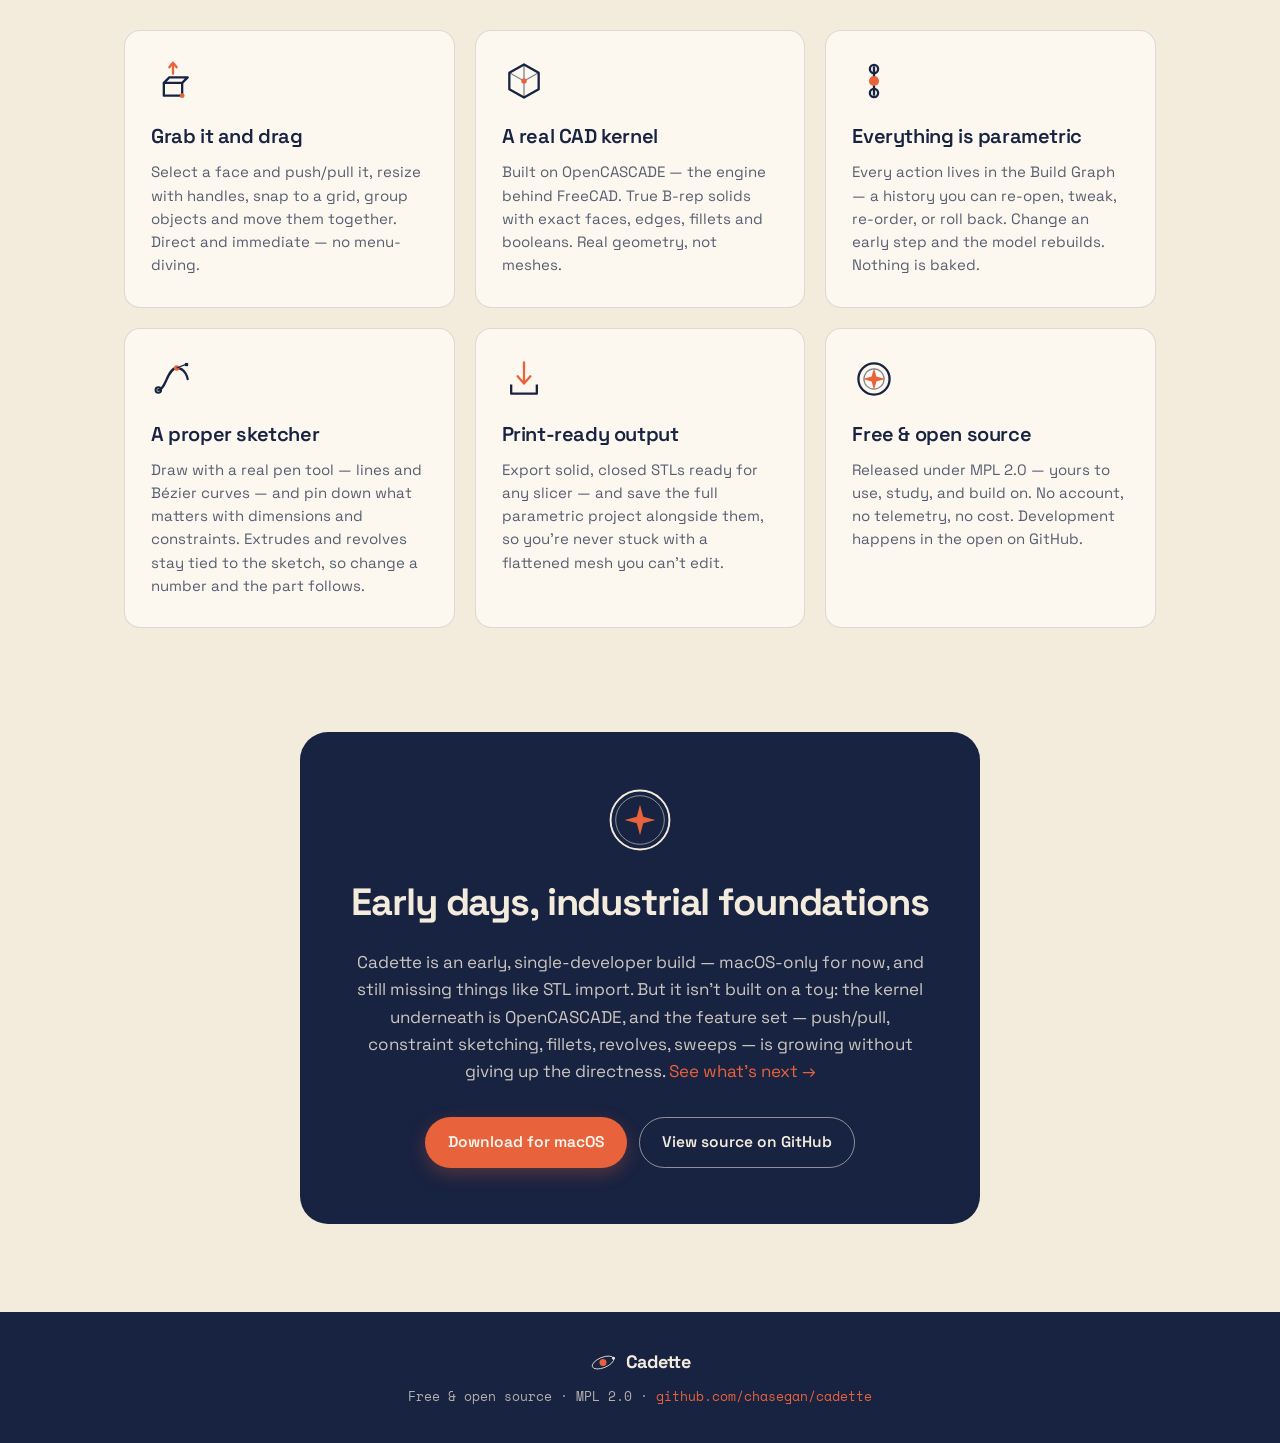
==== commit a22b00ba: "Site: strip gains Shapr3D's spunk" ====
--- a/docs/index.html
+++ b/docs/index.html
@@ -83,7 +83,7 @@
 
   <!-- ======================= POSITIONING ======================= -->
   <section class="strip">
-    <p><strong>Tinkercad</strong>'s directness. <strong>FreeCAD</strong>'s kernel. Nobody's subscription.</p>
+    <p><strong>Tinkercad</strong>'s simplicity. <strong>Shapr3D</strong>'s spunk. <strong>FreeCAD</strong>'s kernel. Nobody's subscription.</p>
   </section>
 
   <!-- ======================= SCREENSHOT ======================= -->
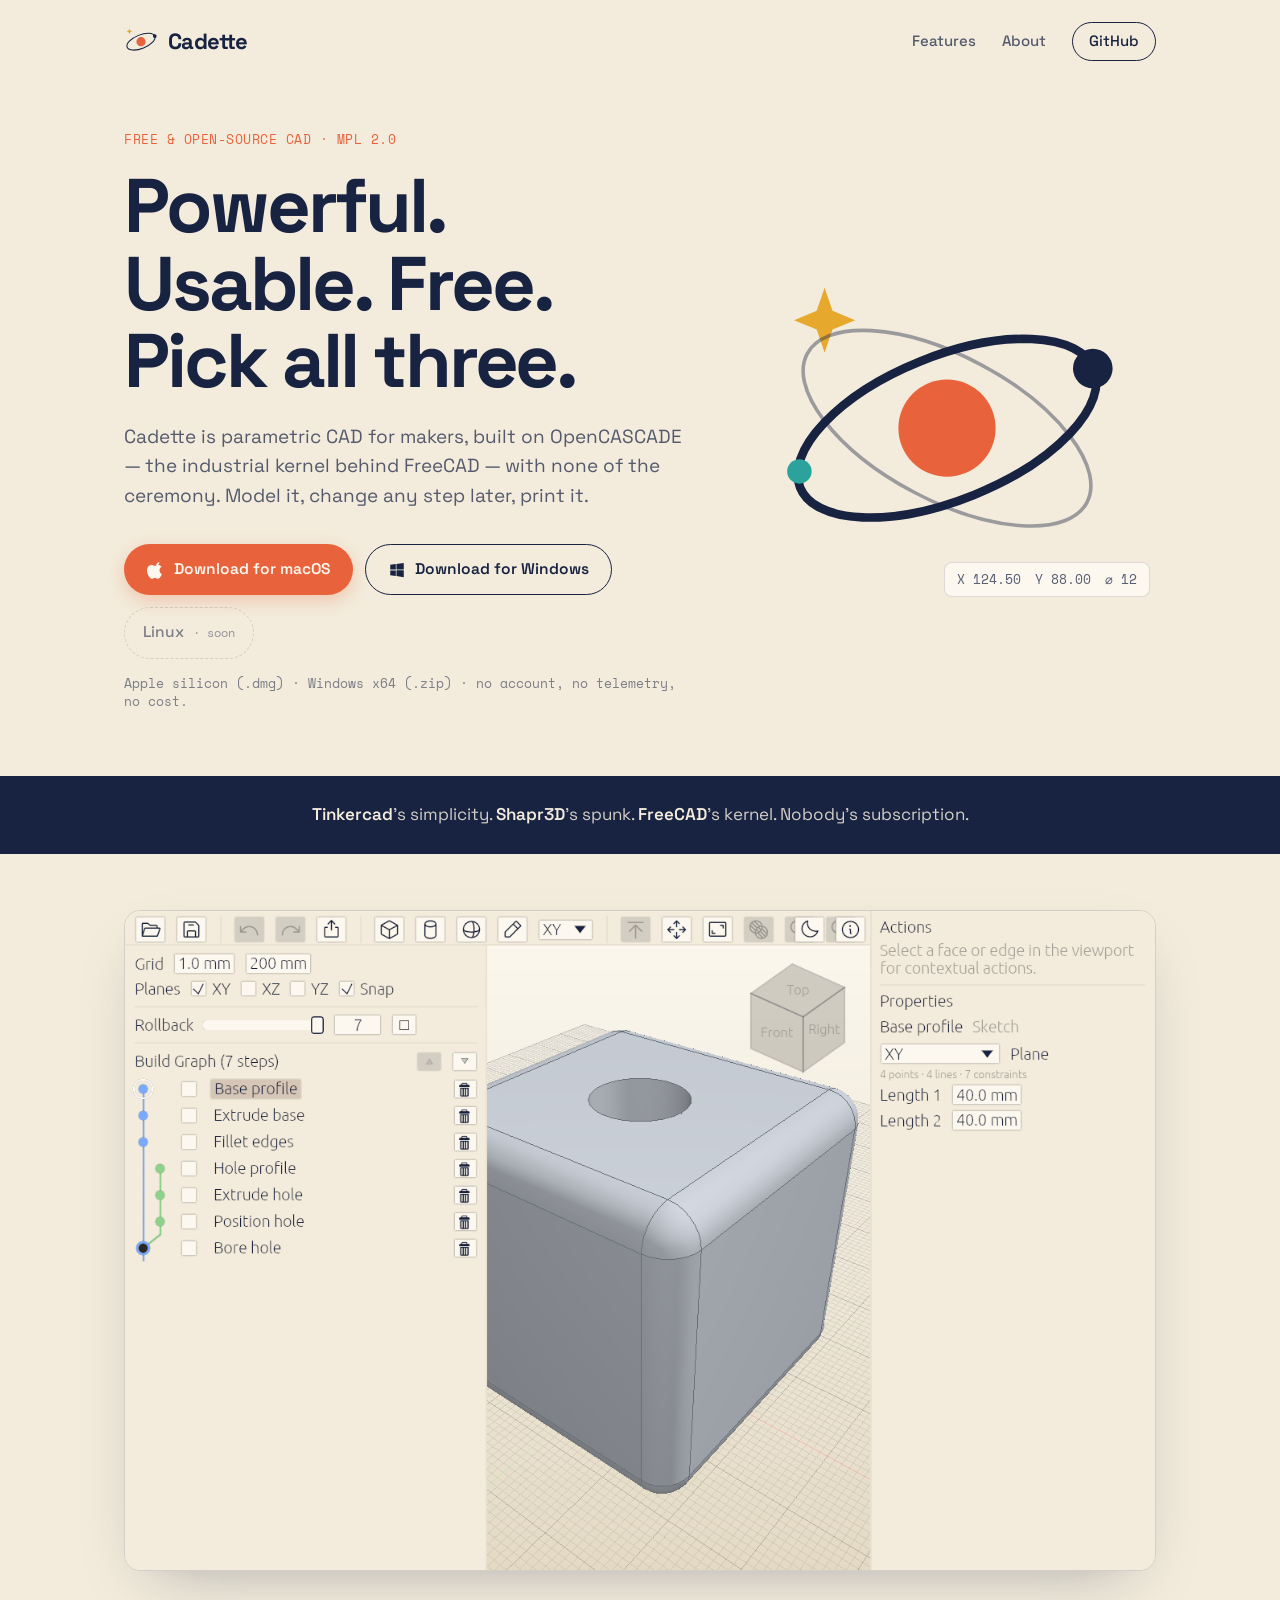
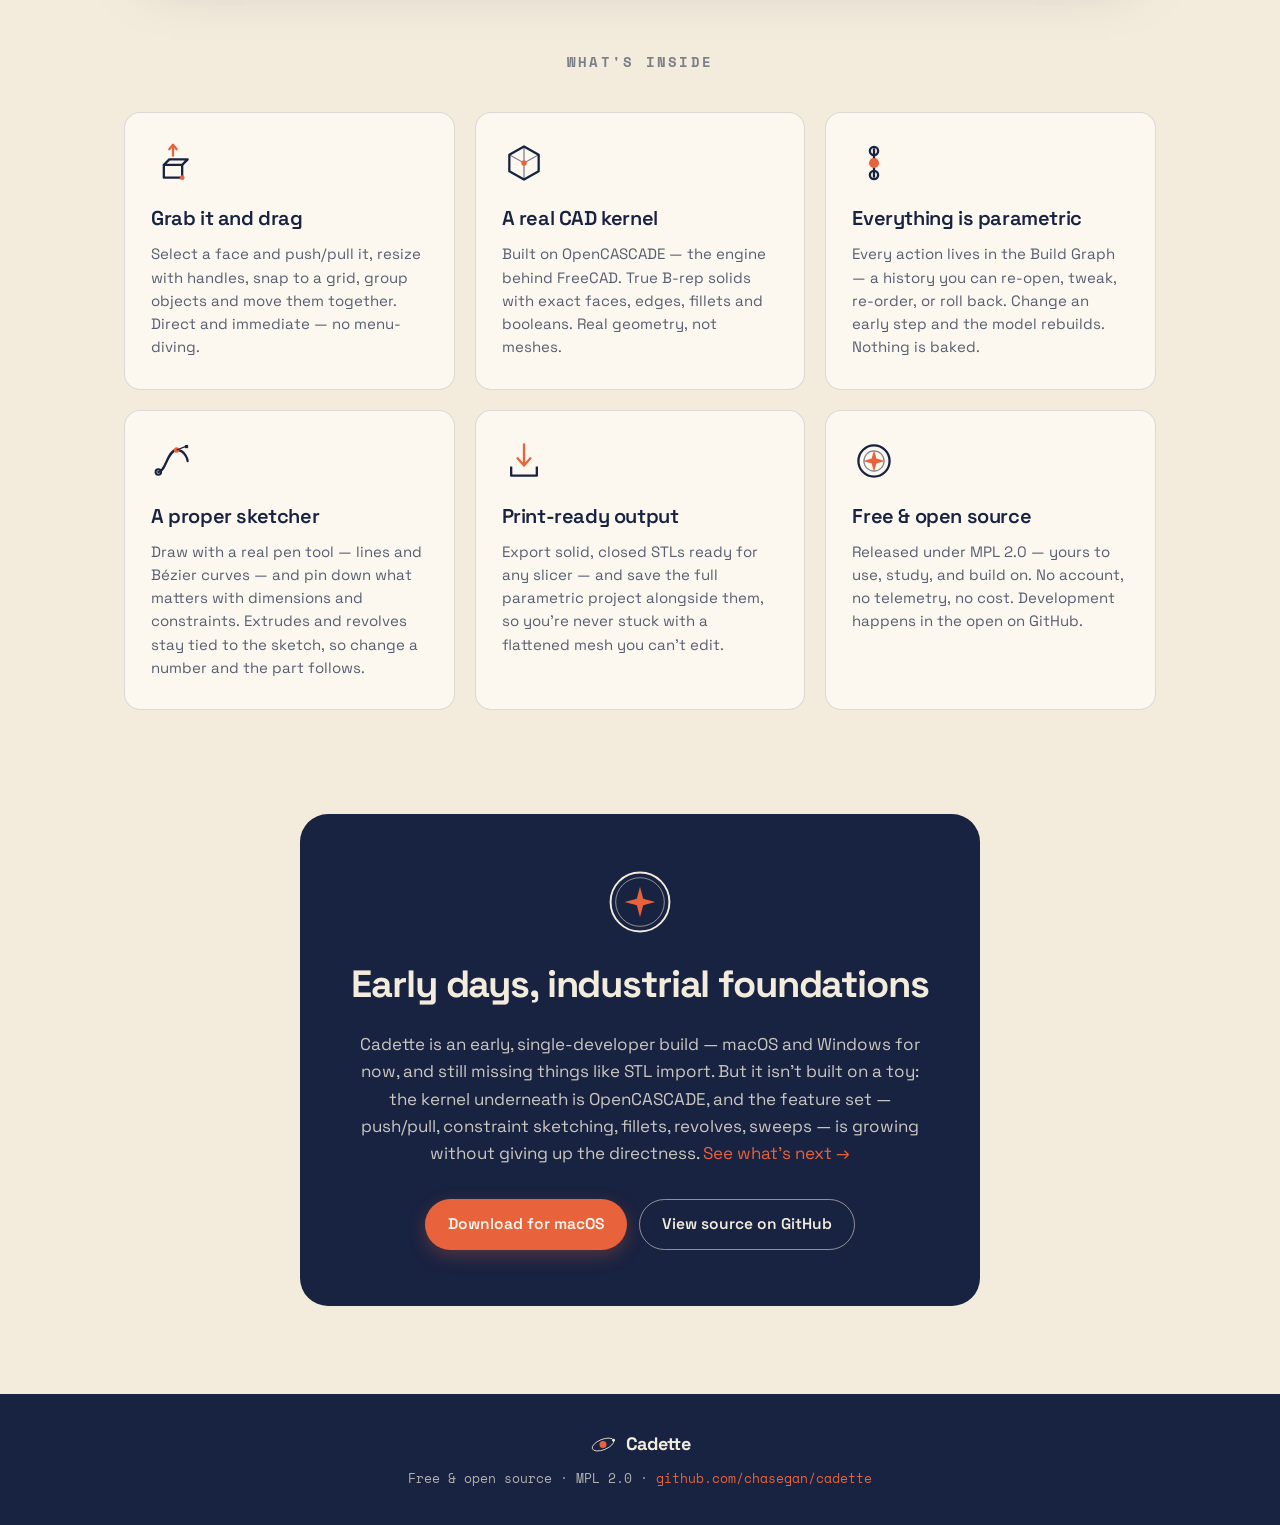
==== commit 1ce29591: "Site: link the Windows download to the release build" ====
--- a/docs/index.html
+++ b/docs/index.html
@@ -58,12 +58,15 @@
           <svg viewBox="0 0 24 24" width="18" height="18" aria-hidden="true" fill="currentColor"><path d="M16.5 1.7c0 1.1-.4 2.1-1.2 3-.8.9-1.8 1.5-2.9 1.4-.1-1.1.4-2.2 1.1-3 .8-.9 2-1.5 3-1.4zM20 17.3c-.5 1.2-.8 1.8-1.5 2.9-1 1.5-2.4 3.4-4.1 3.4-1.5 0-1.9-1-4-1-2 0-2.5 1-4 1-1.7 0-3-1.7-4-3.2-2.8-4.3-3.1-9.3-1.4-12 1.2-1.9 3.1-3 4.9-3 1.8 0 3 1 4.5 1 1.5 0 2.4-1 4.5-1 1.6 0 3.3.9 4.5 2.4-4 2.2-3.3 7.9.1 9.5z"/></svg>
           Download for macOS
         </a>
+        <a class="btn btn-ghost" href="https://github.com/chasegan/cadette/releases/latest/download/cadette-windows-x64.zip" rel="noopener">
+          <svg viewBox="0 0 24 24" width="18" height="18" aria-hidden="true" fill="currentColor"><path d="M3 5.1 10.4 4v7.3H3V5.1zM3 12.7h7.4V20L3 18.9v-6.2zM11.3 3.9 21 2.5v8.8h-9.7V3.9zM21 12.2v9.3l-9.7-1.4v-7.9H21z"/></svg>
+          Download for Windows
+        </a>
         <div class="btn-stub-group">
-          <span class="btn btn-stub" aria-disabled="true">Windows <em>· soon</em></span>
           <span class="btn btn-stub" aria-disabled="true">Linux <em>· soon</em></span>
         </div>
       </div>
-      <p class="dl-note">Apple silicon (.dmg) · no account, no telemetry, no cost.</p>
+      <p class="dl-note">Apple silicon (.dmg) · Windows x64 (.zip) · no account, no telemetry, no cost.</p>
     </div>
 
     <div class="hero-art" aria-hidden="true">
@@ -175,7 +178,7 @@
       </svg>
       <h2>Early days, industrial foundations</h2>
       <p>
-        Cadette is an early, single-developer build — macOS-only for now, and still
+        Cadette is an early, single-developer build — macOS and Windows for now, and still
         missing things like STL import. But it isn't built on a toy: the kernel
         underneath is OpenCASCADE, and the feature set — push/pull, constraint
         sketching, fillets, revolves, sweeps — is growing without giving up the
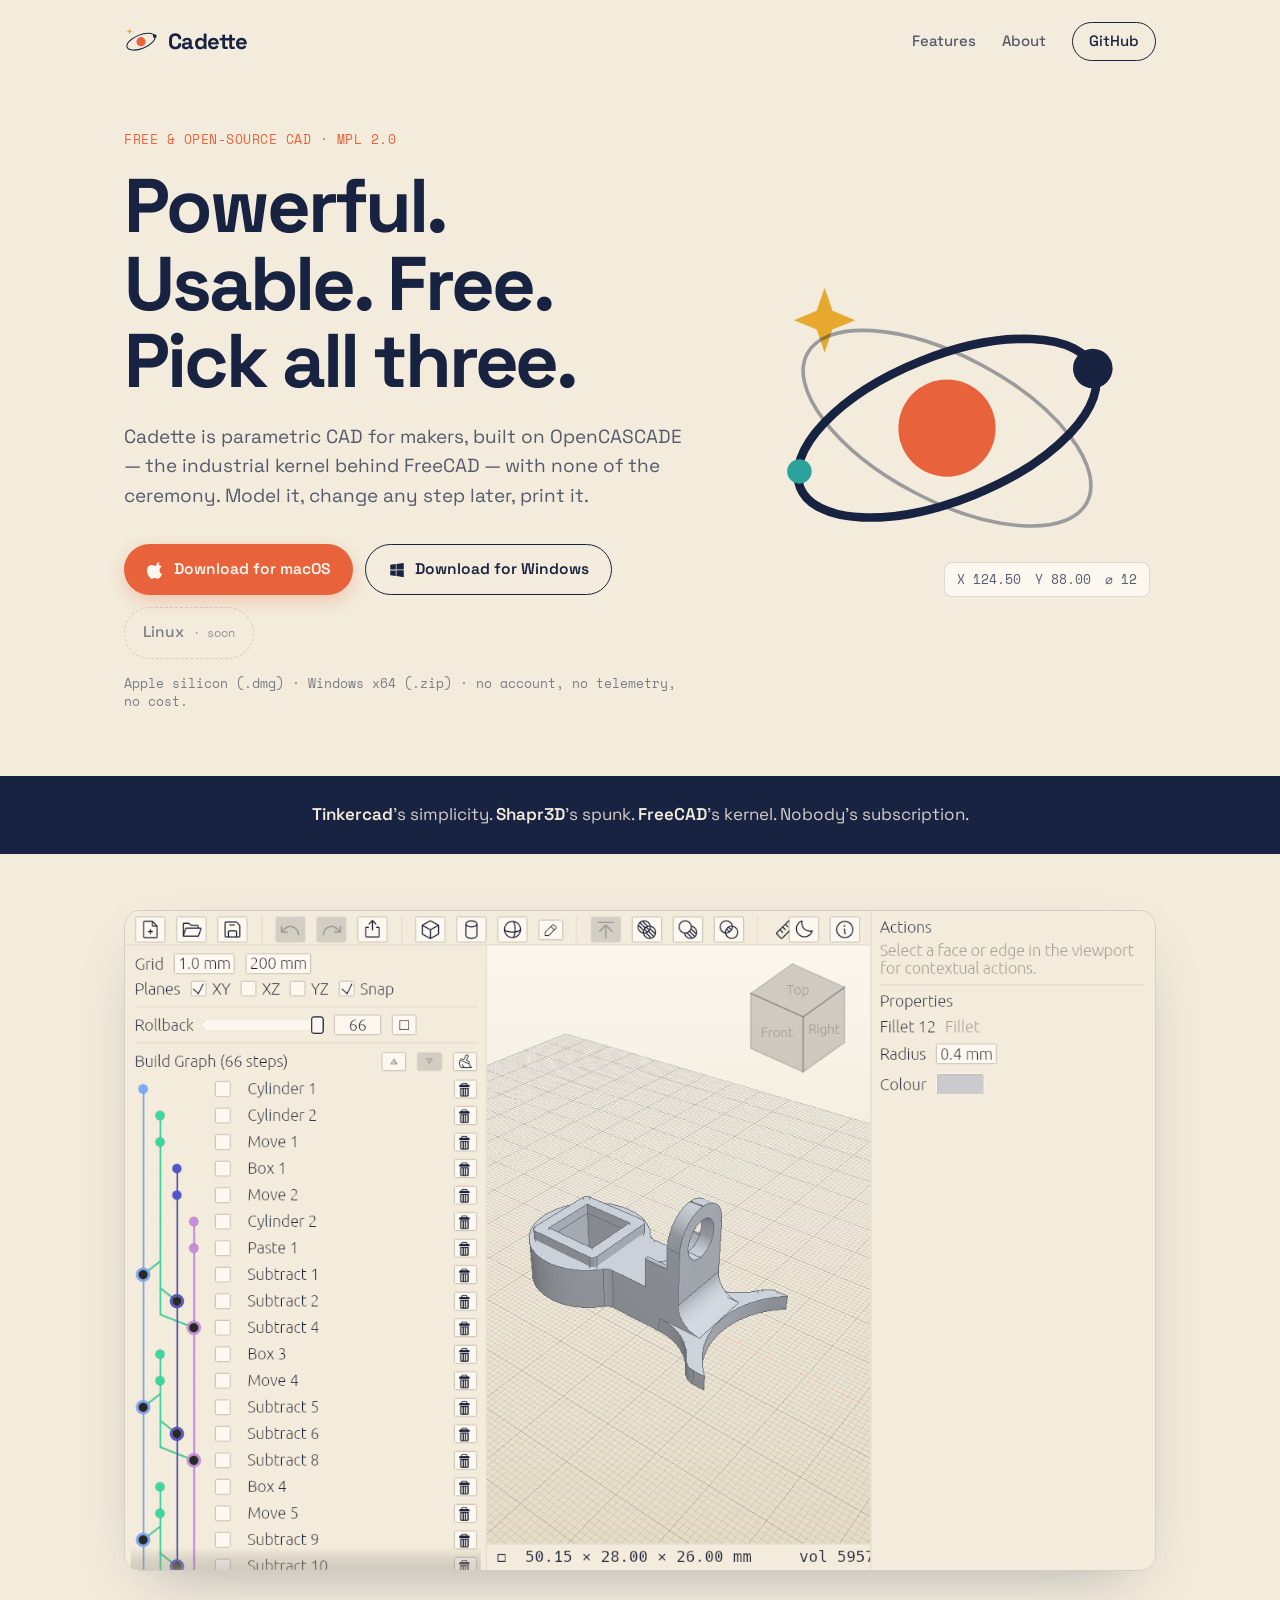
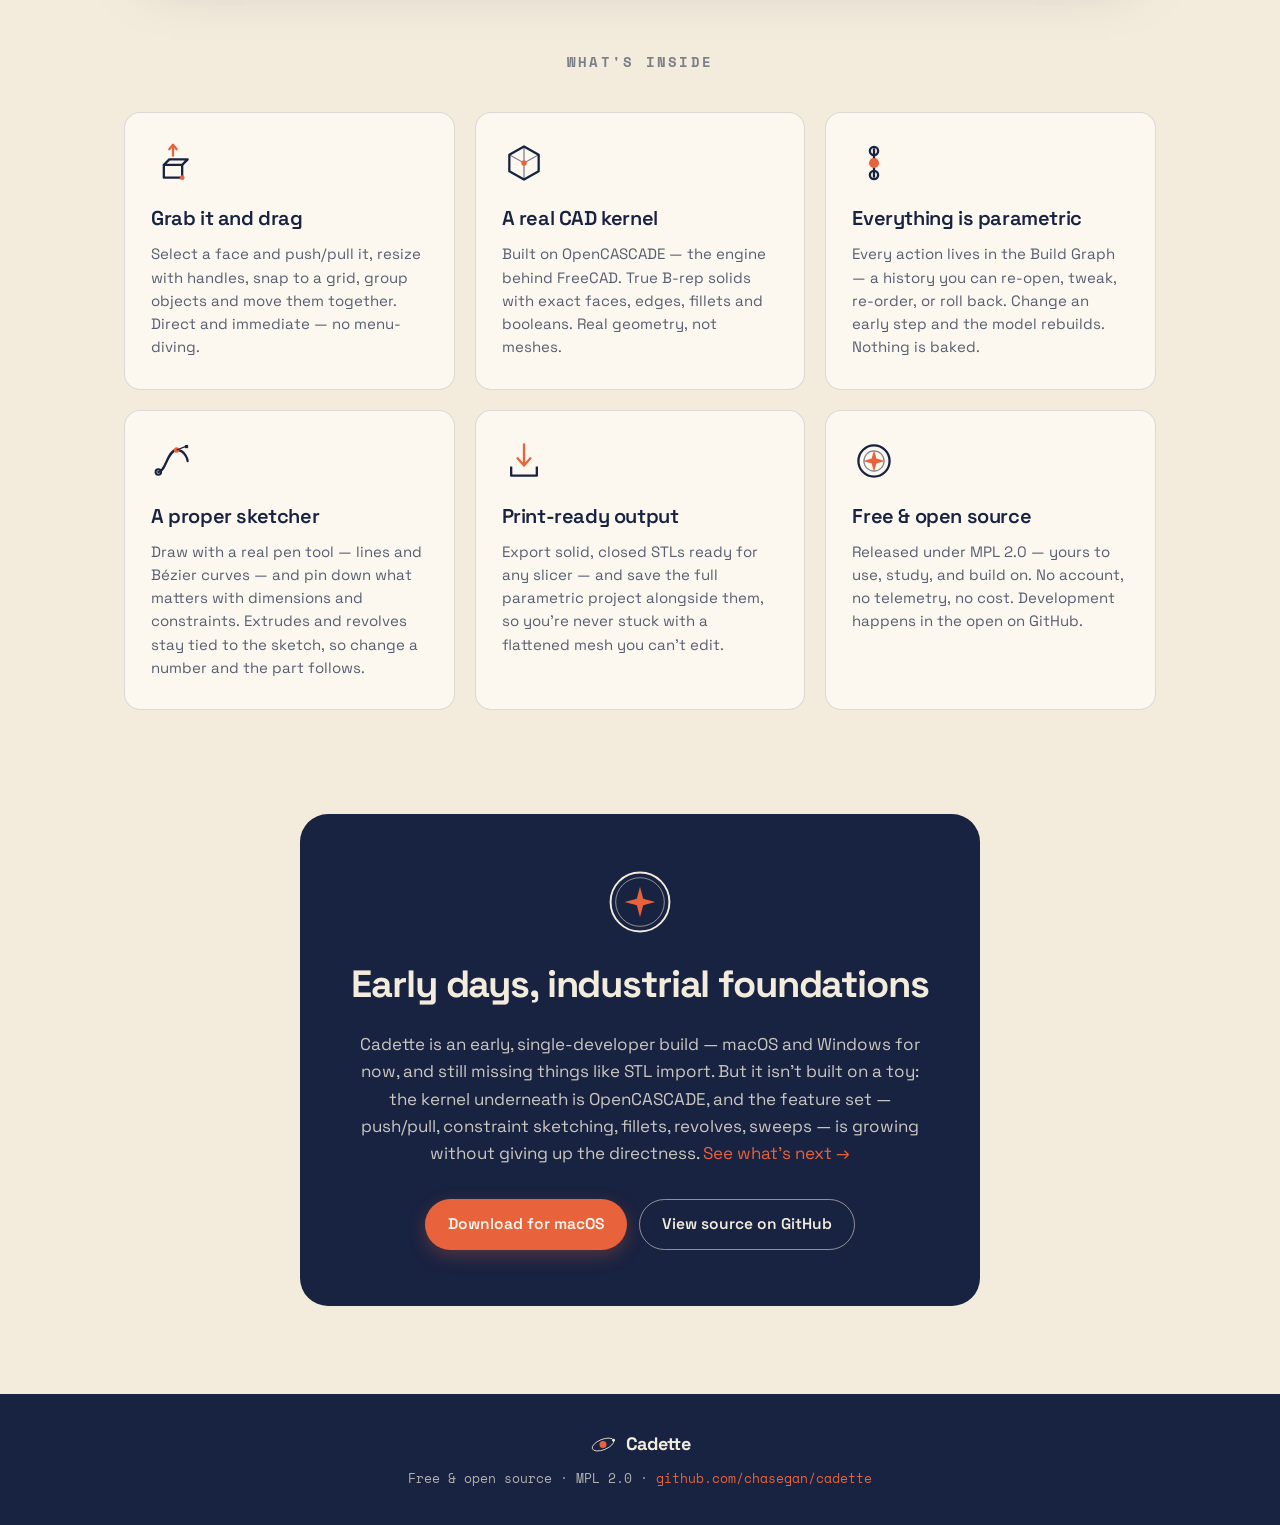
==== commit cebb33f3: "Home-page hero: the robot gauge bracket, shot via --screenshot <project.cdt> --screenshot now takes " ====
--- a/docs/index.html
+++ b/docs/index.html
@@ -92,7 +92,7 @@
   <!-- ======================= SCREENSHOT ======================= -->
   <section class="shot" aria-label="Cadette in action">
     <img src="modeler-light.png" width="1280" height="820" loading="lazy"
-         alt="The Cadette modeler: the Build Graph panel on the left listing seven parametric steps, a filleted part with a bored hole in the 3D viewport, and the sketch properties panel on the right.">
+         alt="The Cadette modeler: the Build Graph on the left tracing a 66-step parametric history as colored lanes, a robot gauge bracket in the 3D viewport with its live measurements in the status bar, and the fillet properties panel on the right.">
   </section>
 
   <!-- ========================= FEATURES ========================= -->
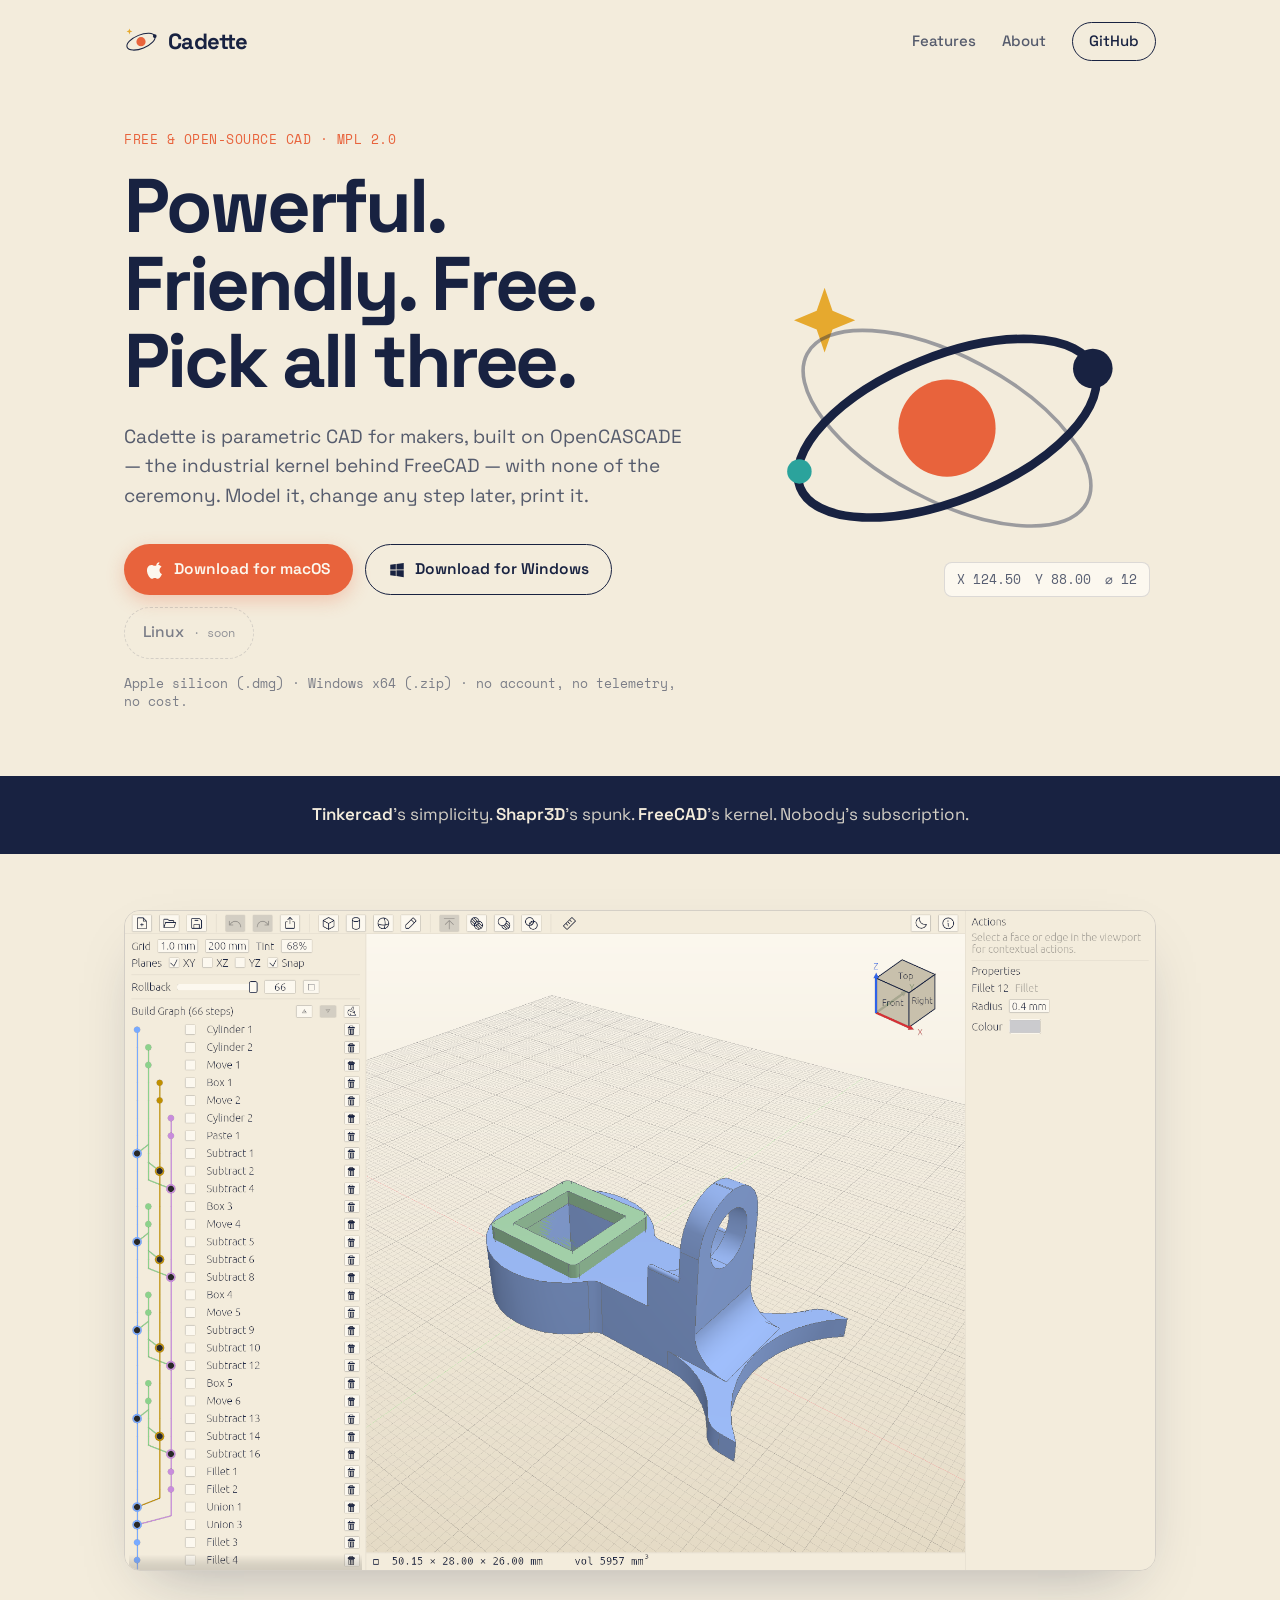
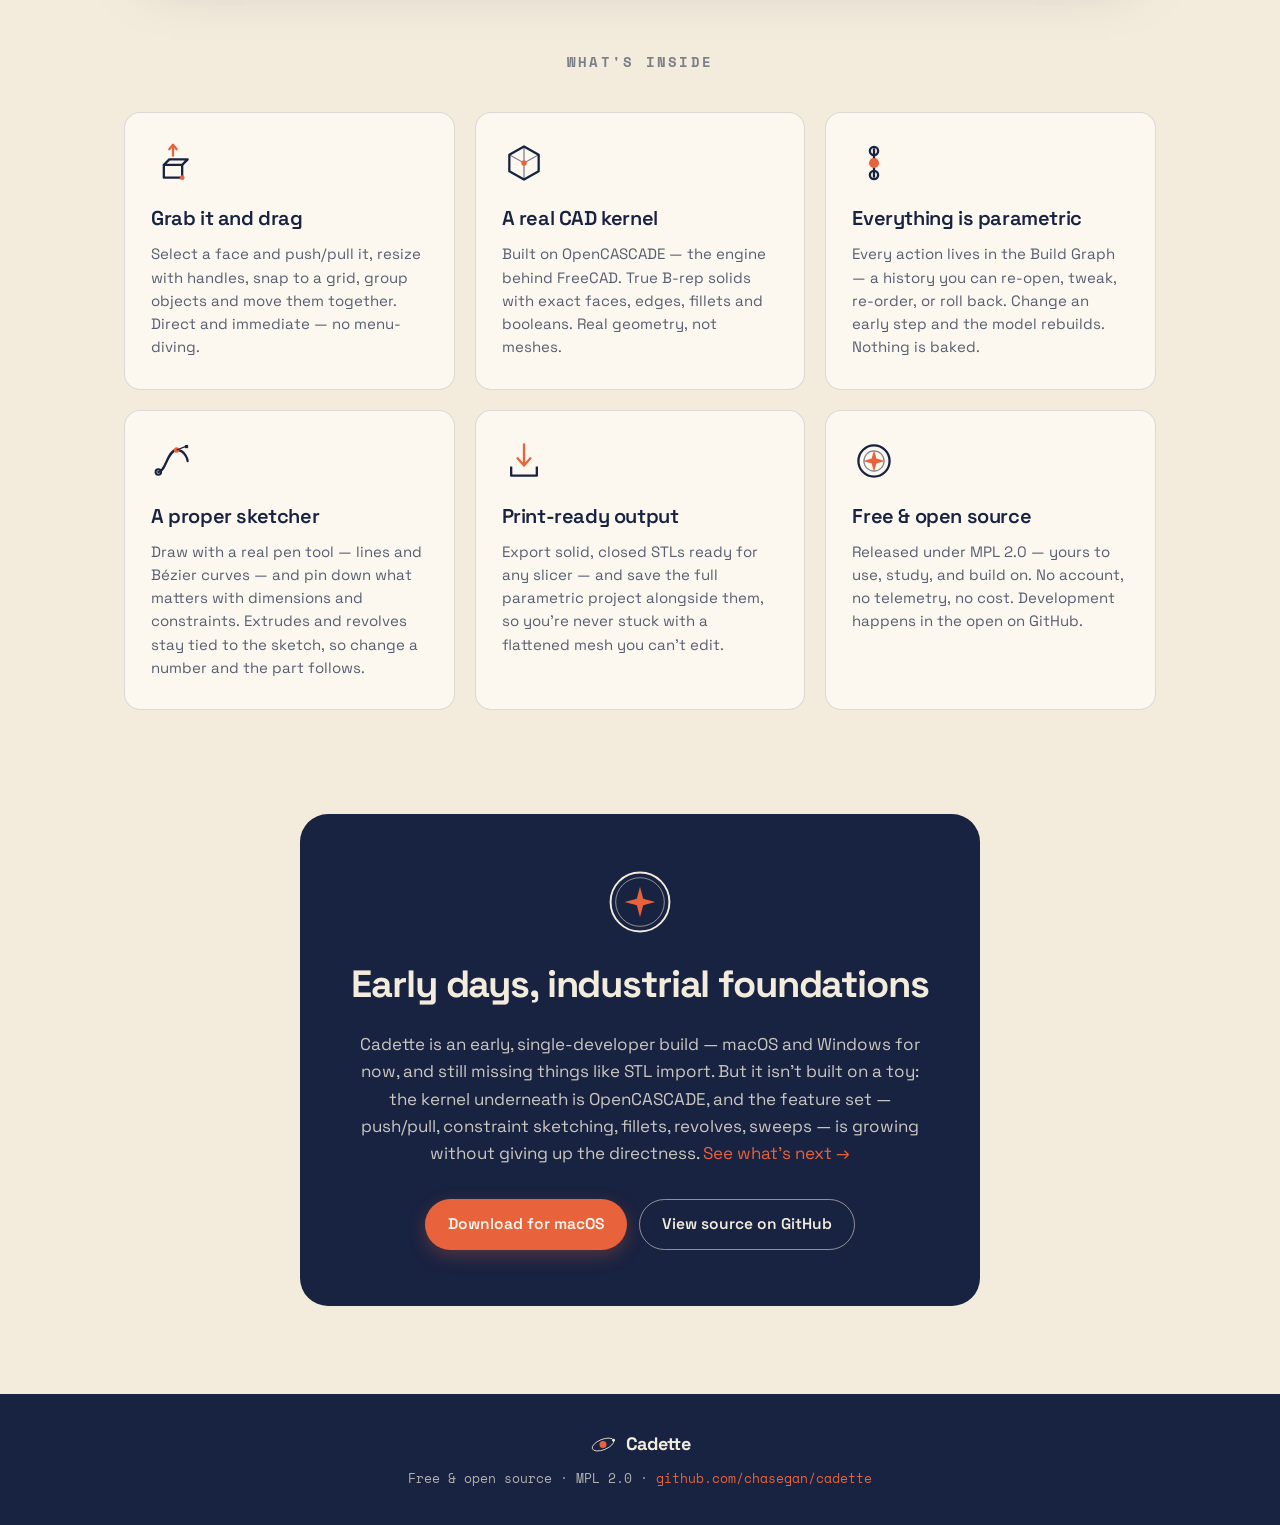
==== commit 1b796832: "Powerful. Friendly. Free. The tagline's middle word was doing engineering-speak; "friendly" says wha" ====
--- a/docs/index.html
+++ b/docs/index.html
@@ -4,7 +4,7 @@
   <meta charset="utf-8">
   <meta name="viewport" content="width=device-width, initial-scale=1">
   <title>Cadette — Free, open-source CAD for 3D printing</title>
-  <meta name="description" content="Cadette is free, open-source parametric CAD for 3D printing. Powerful, usable, and free — on a real B-rep kernel. Editable models, clean STL export.">
+  <meta name="description" content="Cadette is free, open-source parametric CAD for 3D printing. Powerful, friendly, and free — on a real B-rep kernel. Editable models, clean STL export.">
 
   <!-- Open Graph / social -->
   <meta property="og:type" content="website">
@@ -46,7 +46,7 @@
   <section class="hero">
     <div class="hero-copy">
       <p class="eyebrow">Free &amp; open-source CAD · MPL 2.0</p>
-      <h1>Powerful. Usable. Free.<br>Pick all three.</h1>
+      <h1>Powerful. Friendly. Free.<br>Pick all three.</h1>
       <p class="lede">
         Cadette is parametric CAD for makers, built on OpenCASCADE — the industrial
         kernel behind FreeCAD — with none of the ceremony. Model it, change any step
